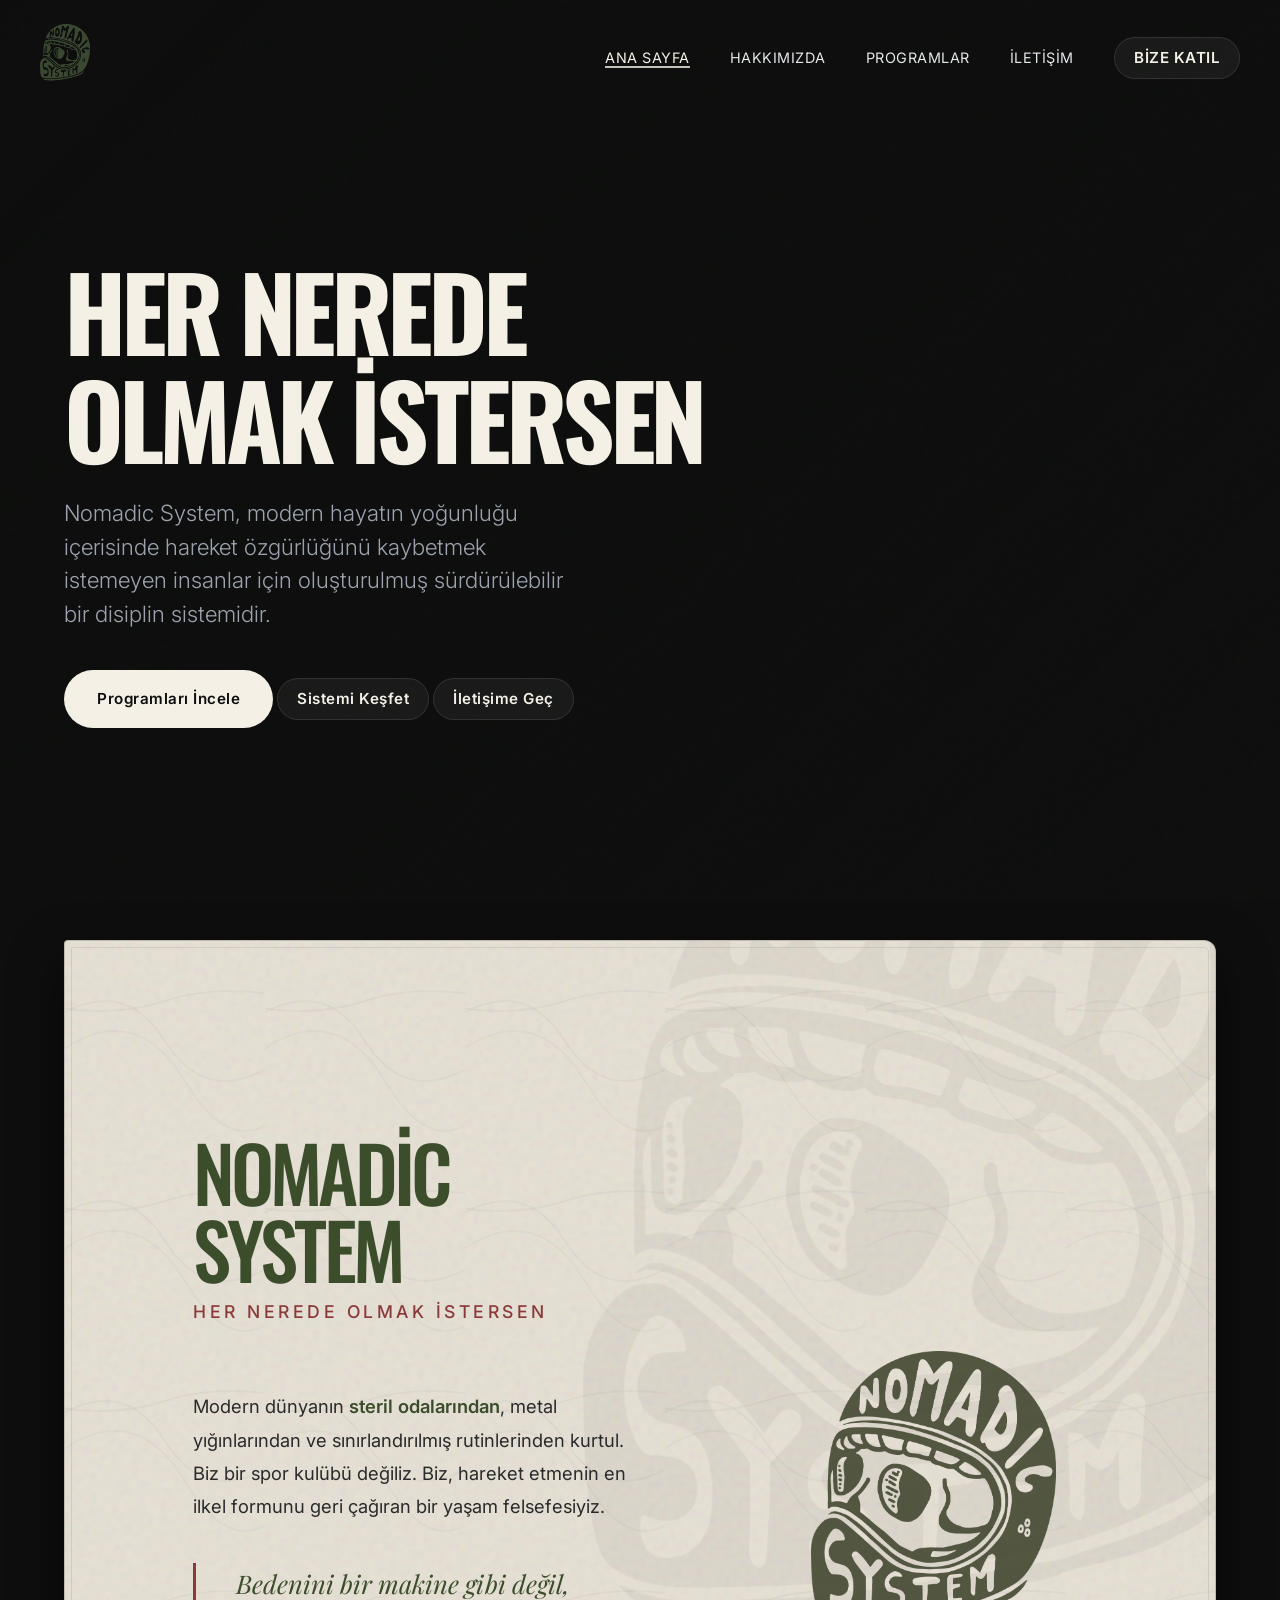
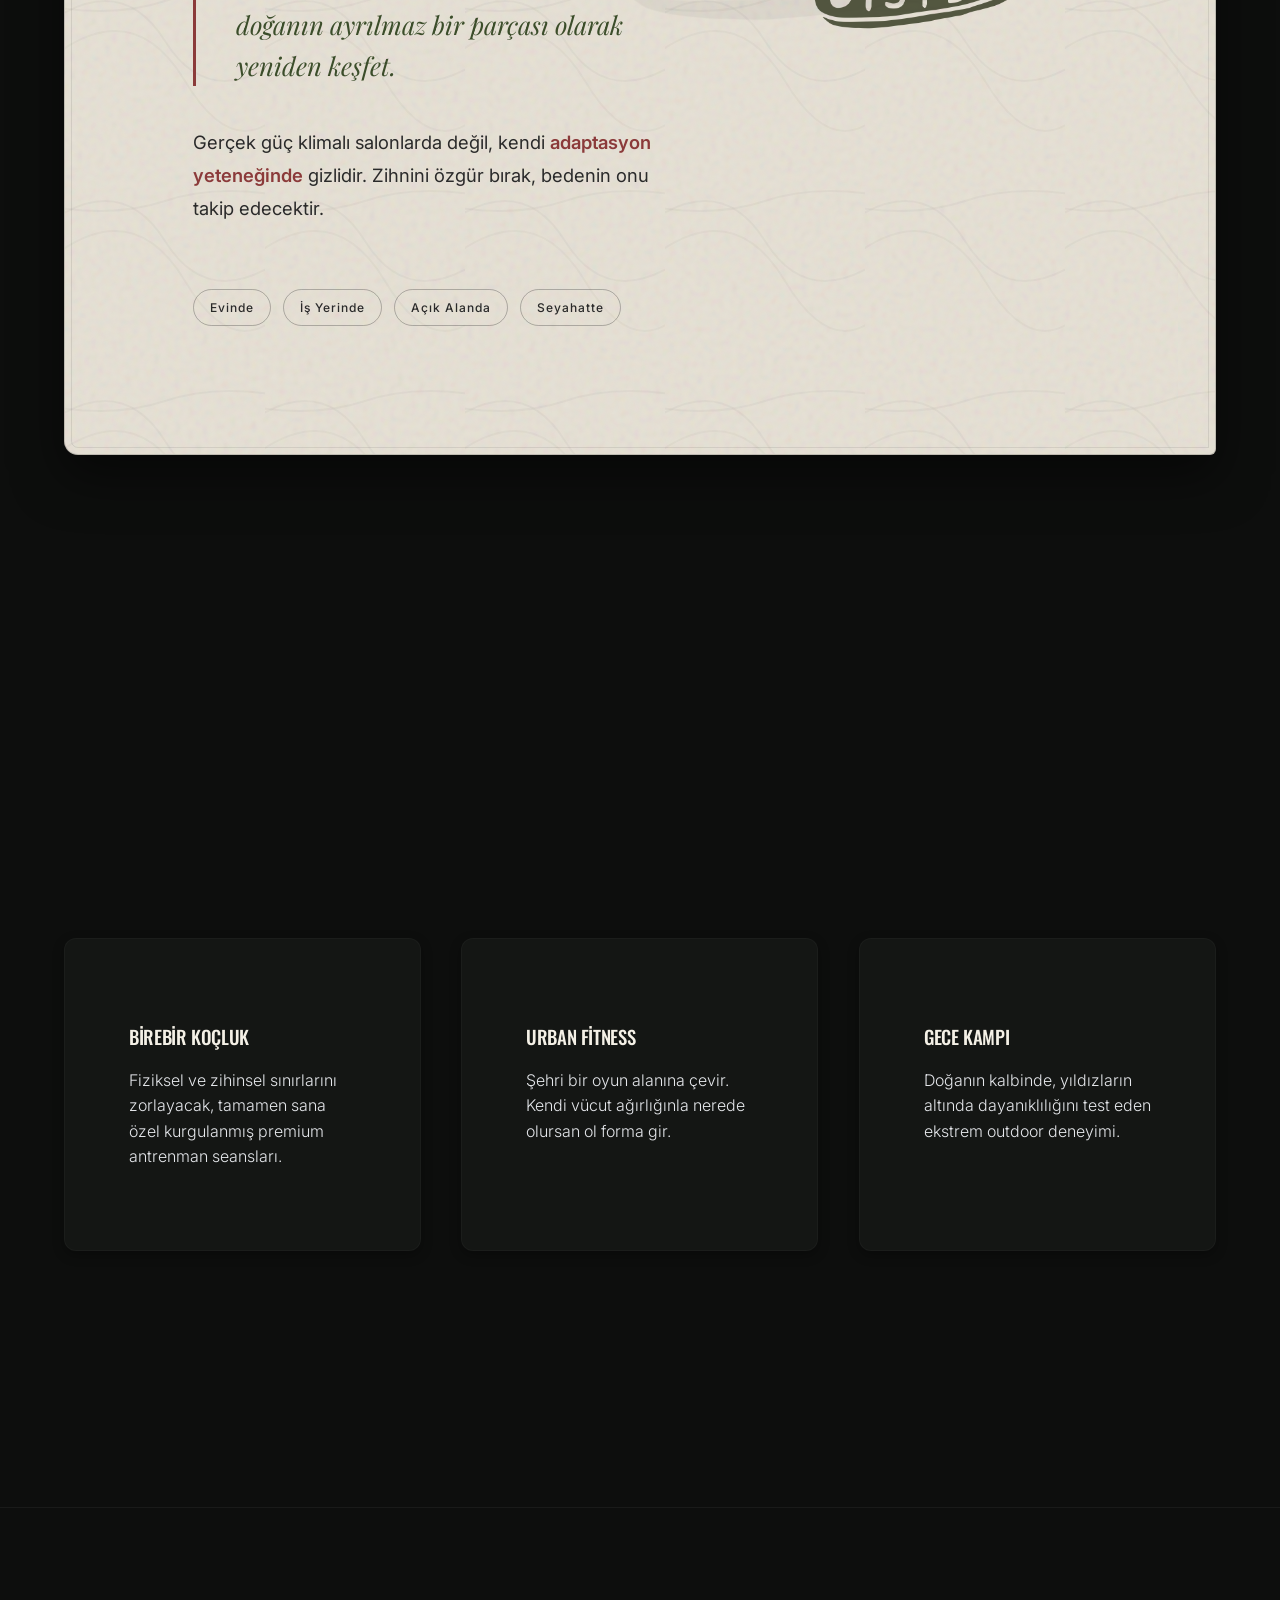
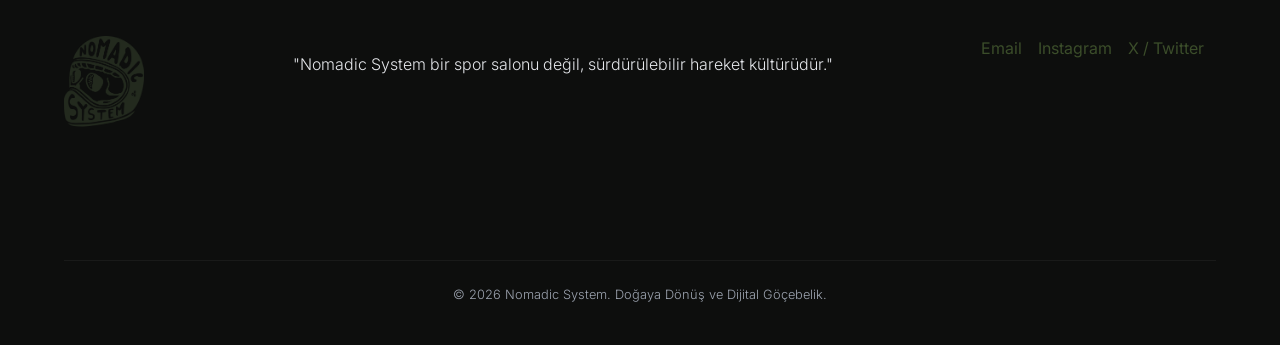
==== index.html @ 75c01356 "Add files via upload" ====
<!DOCTYPE html>
<!-- Designed by Mehmet Emre Yıldırım | instagram.com/emreyldms/ -->
<html lang="tr">
<head>
    <meta charset="UTF-8">
    <meta name="viewport" content="width=device-width, initial-scale=1.0">
    <title>Nomadic System | Premium Outdoor & Fitness</title>
    <link rel="icon" type="image/png" href="images/logopng.png">
    <link rel="stylesheet" href="style.css">
</head>
<body>

    <!-- Navbar -->
    <header>
        <div class="nav-container">
            <a href="#" class="logo">
                <img src="images/logopng.png" alt="Nomadic System Logo" class="nav-logo">
            </a>
            <button class="hamburger" aria-label="Menüyü Aç">
                <span></span>
                <span></span>
            </button>
            <nav>
                <ul>
                    <li><a href="index.html" class="active">Ana Sayfa</a></li>
                    <li><a href="hakkimizda.html">Hakkımızda</a></li>
                    <li><a href="programlar.html">Programlar</a></li>
                    <li><a href="iletisim.html">İletişim</a></li>
                    <li><a href="#" class="btn btn-nav modal-trigger">Bize Katıl</a></li>
                </ul>
            </nav>
        </div>
    </header>

    <!-- Cinematic Hero Section -->
    <section class="hero">
        <div class="hero-overlay"></div>
        <div class="hero-content reveal">
            <h1>HER NEREDE<br>OLMAK İSTERSEN</h1>
            <p class="manifesto">Nomadic System, modern hayatın yoğunluğu içerisinde hareket özgürlüğünü kaybetmek istemeyen insanlar için oluşturulmuş sürdürülebilir bir disiplin sistemidir.</p>
            <div class="hero-buttons">
                <a href="programlar.html" class="btn btn-primary">Programları İncele</a>
                <a href="hakkimizda.html" class="btn btn-nav">Sistemi Keşfet</a>
                <a href="iletisim.html" class="btn btn-nav">İletişime Geç</a>
            </div>
        </div>
    </section>

    <main>
        <!-- Manifesto Section -->
        <section class="manifesto-section reveal">
            <div class="manifesto-poster">
                <img src="images/logopng.png" alt="" class="manifesto-watermark">
                
                <div class="manifesto-content">
                    <h2 class="manifesto-title">Nomadic System</h2>
                    <h3 class="manifesto-slogan">Her Nerede Olmak İstersen</h3>
                    
                    <div class="manifesto-text">
                        <p>Modern dünyanın <span class="highlight-olive">steril odalarından</span>, metal yığınlarından ve sınırlandırılmış rutinlerinden kurtul. Biz bir spor kulübü değiliz. Biz, hareket etmenin en ilkel formunu geri çağıran bir yaşam felsefesiyiz.</p>
                        
                        <blockquote class="manifesto-quote">
                            Bedenini bir makine gibi değil, doğanın ayrılmaz bir parçası olarak yeniden keşfet.
                        </blockquote>
                        
                        <p>Gerçek güç klimalı salonlarda değil, kendi <span class="highlight-burgundy">adaptasyon yeteneğinde</span> gizlidir. Zihnini özgür bırak, bedenin onu takip edecektir.</p>
                    </div>

                    <div class="manifesto-badges">
                        <span class="badge">Evinde</span>
                        <span class="badge">İş Yerinde</span>
                        <span class="badge">Açık Alanda</span>
                        <span class="badge">Seyahatte</span>
                    </div>
                </div>
                
                <div class="manifesto-visual">
                    <img src="images/logopng.png" alt="Nomadic System Logo">
                </div>
            </div>
        </section>

        <!-- Cards Section -->
        <section id="antrenman" class="features-section">
            <div class="section-header reveal">
                <h2>Disiplinler</h2>
                <p>Modern dünyanın kaosundan uzakta, fonksiyonel gücünü yeniden keşfet.</p>
            </div>
            <div class="cards-container">
                <div class="card reveal">
                    <h3>Birebir Koçluk</h3>
                    <p>Fiziksel ve zihinsel sınırlarını zorlayacak, tamamen sana özel kurgulanmış premium antrenman seansları.</p>
                </div>
                <div class="card reveal" style="transition-delay: 0.1s;">
                    <h3>Urban Fitness</h3>
                    <p>Şehri bir oyun alanına çevir. Kendi vücut ağırlığınla nerede olursan ol forma gir.</p>
                </div>
                <div class="card reveal" style="transition-delay: 0.2s;">
                    <h3>Gece Kampı</h3>
                    <p>Doğanın kalbinde, yıldızların altında dayanıklılığını test eden ekstrem outdoor deneyimi.</p>
                </div>
            </div>
        </section>
    </main>

    <!-- Footer -->
    <footer id="iletisim">
        <div class="footer-content reveal">
            <img src="images/logopng.png" alt="Nomadic System" style="width: 80px; opacity: 0.5;">
            <p class="footer-manifesto">"Nomadic System bir spor salonu değil, sürdürülebilir hareket kültürüdür."</p>
            <div class="social-links">
                <a href="mailto:systemnomadic@gmail.com" class="email-glow">Email</a>
                <a href="#">Instagram</a>
                <a href="#">X / Twitter</a>
            </div>
        </div>
        <div class="footer-bottom">
            &copy; <span id="current-year">2026</span> Nomadic System. Doğaya Dönüş ve Dijital Göçebelik.
        </div>
    </footer>

    <!-- Popbox / Modal -->
    <div class="modal-overlay" id="joinModal">
        <div class="modal-content">
            <button class="modal-close" id="closeModal">&times;</button>
            <h2>Yolculuğa Katıl</h2>
            <p style="color: var(--text-muted); margin-bottom: var(--spacing-md);">Doğanın çağrısına kulak ver. E-posta adresini bırak, dijital göçebe rotamıza dahil ol.</p>
            <form class="modal-form">
                <input type="email" placeholder="E-Posta Adresiniz" required>
                <button type="submit" class="btn btn-primary">Gönder</button>
            </form>
        </div>
    </div>

    <script src="script.js"></script>
</body>
</html>
---- style.css ----
/* Designed by Mehmet Emre Yıldırım | instagram.com/emreyldms/ */
@import url('https://fonts.googleapis.com/css2?family=Inter:wght@300;400;500&family=Oswald:wght@400;500;600&family=Playfair+Display:ital,wght@0,400;0,500;1,400&display=swap');

:root {
    --bg-color: #0d0e0d;
    --surface-color: #141614;
    --main-color: #3b4d2a;
    --accent-color: #f4f0e6;
    --accent-burgundy: #8b3a3a;
    --vintage-paper: #e6e0d4;
    --vintage-ink: #2a2a2a;
    --text-color: #e5e7eb;
    --text-muted: #9ca3af;

    /* Spacing System */
    --spacing-xs: 0.75rem;
    --spacing-sm: 1.5rem;
    --spacing-md: 2.5rem;
    --spacing-lg: 4rem;
    --spacing-xl: 8rem;

    /* Border Radius */
    --radius-md: 6px;
    --radius-lg: 12px;
    --radius-pill: 100px;

    /* Shadows */
    --shadow-sm: 0 4px 12px rgba(0, 0, 0, 0.3);
    --shadow-md: 0 12px 32px rgba(0, 0, 0, 0.5);
    --shadow-lg: 0 24px 48px rgba(0, 0, 0, 0.6);
    --shadow-glow: 0 0 30px rgba(59, 77, 42, 0.15);
    --shadow-glow-burgundy: 0 0 30px rgba(139, 58, 58, 0.15);
    
    /* Typography */
    --font-display: 'Oswald', sans-serif;
    --font-editorial: 'Playfair Display', serif;
    --font-body: 'Inter', sans-serif;
    --font-mono: 'Courier New', Courier, monospace;
}

html {
    scroll-behavior: smooth;
}

body {
    background-color: var(--bg-color);
    background-image: url("data:image/svg+xml,%3Csvg viewBox='0 0 200 200' xmlns='http://www.w3.org/2000/svg'%3E%3Cfilter id='noiseFilter'%3E%3CfeTurbulence type='fractalNoise' baseFrequency='0.85' numOctaves='1' stitchTiles='stitch'/%3E%3C/filter%3E%3Crect width='100%25' height='100%25' filter='url(%23noiseFilter)' opacity='0.025'/%3E%3C/svg%3E");
    background-attachment: fixed;
    color: var(--text-color);
    font-family: var(--font-body);
    font-weight: 300;
    margin: 0;
    padding: 0;
    line-height: 1.6;
}

/* Page Transition Effects */
.page-transition {
    opacity: 0;
    transition: opacity 0.6s cubic-bezier(0.22, 1, 0.36, 1);
}
.page-entered {
    opacity: 1;
}

h1, h2, h3, h4, h5, h6 {
    font-family: var(--font-display); 
    text-transform: uppercase;
    color: var(--accent-color);
    margin-bottom: var(--spacing-xs);
    font-weight: 500;
    letter-spacing: -0.02em;
}

.accent-text {
    color: var(--accent-color);
}

/* Scroll Progress Bar */
#scroll-progress {
    position: fixed;
    top: 0;
    left: 0;
    height: 3px;
    background-color: var(--accent-burgundy);
    z-index: 10000;
    width: 0%;
    transition: width 0.1s ease-out;
}

header {
    position: fixed;
    top: 0;
    width: 100%;
    background-color: transparent;
    padding: var(--spacing-sm) 0;
    z-index: 9999;
    transition: background-color 0.6s cubic-bezier(0.22, 1, 0.36, 1), padding 0.6s ease;
}

.nav-container {
    display: flex;
    justify-content: space-between;
    align-items: center;
    max-width: 1200px;
    margin: 0 auto;
    padding: 0 var(--spacing-sm);
}

header.scrolled {
    background-color: rgba(13, 14, 13, 0.98); 
    padding: 1rem 0;
    box-shadow: var(--shadow-md);
}

.nav-logo {
    height: 60px;
    width: auto;
    transition: transform 0.4s ease;
}

nav ul {
    list-style: none;
    display: flex;
    justify-content: center;
    align-items: center;
    gap: var(--spacing-md);
    margin: 0;
    padding: 0;
}

.hamburger {
    display: none;
    background: none;
    border: none;
    font-size: 2rem;
    color: var(--accent-color);
    cursor: pointer;
}

.hamburger span {
    display: block;
    width: 25px;
    height: 2px;
    background-color: var(--accent-color);
    margin: 5px 0;
    transition: 0.4s cubic-bezier(0.22, 1, 0.36, 1);
}
.hamburger.active span:nth-child(1) {
    transform: translateY(7px) rotate(45deg);
}
.hamburger.active span:nth-child(2) {
    transform: translateY(-7px) rotate(-45deg);
}

nav {
    display: flex;
    align-items: center;
}

nav a {
    color: var(--text-color);
    text-decoration: none;
    font-family: var(--font-body);
    font-weight: 400;
    font-size: 0.90rem;
    letter-spacing: 0.5px;
    text-transform: uppercase;
    position: relative;
    padding-bottom: 2px;
    transition: color 0.4s cubic-bezier(0.25, 0.8, 0.25, 1);
}

nav a::after {
    content: '';
    position: absolute;
    bottom: 0;
    left: 0;
    width: 0;
    height: 2px;
    background-color: var(--accent-color);
    transition: width 0.4s cubic-bezier(0.22, 1, 0.36, 1);
    opacity: 0.8;
}

nav a:hover, nav a.active {
    color: var(--accent-color);
}

nav a:hover::after, nav a.active::after {
    width: 100%;
}

/* --- HERO SECTION --- */
.hero {
    min-height: 100vh;
    display: flex;
    align-items: center;
    position: relative;
    background: url('https://images.unsplash.com/photo-1469474968028-56623f02e42e?q=80&w=2074') center/cover no-repeat;
    padding: 0 5%;
}

.hero-overlay {
    position: absolute;
    top: 0;
    left: 0;
    width: 100%;
    height: 100%;
    background: linear-gradient(135deg, rgba(13,14,13,0.95) 0%, rgba(13,14,13,0.4) 100%);
    z-index: 1;
}

.hero-content {
    position: relative;
    z-index: 2;
    max-width: 800px;
}

.hero-content h1 {
    font-size: clamp(3.5rem, 8vw, 7rem);
    font-weight: 800;
    letter-spacing: -0.05em;
    line-height: 1.05;
    margin-bottom: var(--spacing-sm);
    color: var(--accent-color);
    text-transform: uppercase;
}

.manifesto {
    font-size: clamp(1.1rem, 2vw, 1.4rem);
    color: var(--text-muted);
    margin-bottom: var(--spacing-md);
    max-width: 500px;
    line-height: 1.5;
}

section {
    padding: var(--spacing-xl) 5%;
    max-width: 1200px;
    margin: 0 auto;
}

.section-header {
    margin-bottom: var(--spacing-lg);
    text-align: center;
}

.section-header h2 {
    font-size: clamp(2rem, 4vw, 3rem);
    margin-bottom: var(--spacing-xs);
    letter-spacing: -0.03em;
}

.section-header p {
    color: var(--text-muted);
    font-size: 1.1rem;
}

footer {
    padding: var(--spacing-xl) 5% var(--spacing-md);
    background-color: var(--bg-color);
    border-top: 1px solid rgba(255, 255, 255, 0.05);
    color: var(--text-color);
    margin-top: var(--spacing-xl);
}

.footer-content {
    display: flex;
    justify-content: space-between;
    gap: var(--spacing-md);
    max-width: 1200px;
    margin: 0 auto var(--spacing-xl);
    text-align: left;
}

.footer-section {
    flex: 1;
    min-width: 250px;
}

.footer-section h4 {
    color: var(--accent-color);
    font-size: 1.6rem;
    margin-bottom: var(--spacing-sm);
}

.footer-section p {
    font-size: 0.95rem;
    opacity: 0.85;
}

.social-links a {
    color: var(--main-color);
    text-decoration: none;
    font-weight: 400;
    font-family: var(--font-body);
    transition: color 0.4s cubic-bezier(0.25, 0.8, 0.25, 1);
    margin-right: var(--spacing-xs);
    display: inline-block;
}

.social-links a:hover {
    color: var(--accent-color);
}

.footer-bottom {
    text-align: center;
    border-top: 1px solid rgba(255, 255, 255, 0.05);
    padding-top: var(--spacing-sm);
    font-size: 0.8rem;
    color: var(--text-muted);
    margin-top: var(--spacing-lg);
}

.btn {
    display: inline-flex;
    align-items: center;
    justify-content: center;
    padding: 1rem 2rem;
    text-decoration: none;
    border-radius: var(--radius-pill);
    transition: background-color 0.4s cubic-bezier(0.22, 1, 0.36, 1), color 0.4s cubic-bezier(0.22, 1, 0.36, 1), transform 0.4s cubic-bezier(0.22, 1, 0.36, 1), border-color 0.4s cubic-bezier(0.22, 1, 0.36, 1);
    will-change: transform;
    cursor: pointer;
    font-weight: 600;
    font-size: 0.95rem;
    letter-spacing: 0.5px;
    border: 1px solid transparent;
}

.email-glow {
    transition: all 0.4s ease;
}
.email-glow:hover {
    color: #a3b899;
    text-shadow: var(--shadow-glow);
}

.btn::after {
    content: '\2192';
    display: inline-block;
    max-width: 0;
    opacity: 0;
    transform: translateX(-10px);
    transition: max-width 0.4s cubic-bezier(0.22, 1, 0.36, 1), opacity 0.4s cubic-bezier(0.22, 1, 0.36, 1), transform 0.4s cubic-bezier(0.22, 1, 0.36, 1);
    white-space: nowrap;
}

.btn:hover::after {
    max-width: 20px;
    opacity: 1;
    transform: translateX(8px);
}

.btn-primary {
    background-color: var(--accent-color);
    color: var(--bg-color);
}

.btn-primary:hover {
    background-color: transparent;
    color: var(--accent-color);
    border-color: var(--accent-color);
    transform: translateY(-2px);
}

.btn-nav {
    padding: 0.5rem 1.2rem;
    background-color: rgba(255, 255, 255, 0.05);
    border: 1px solid rgba(255, 255, 255, 0.1);
    color: var(--accent-color);
    border-radius: var(--radius-pill);
}

.btn-nav:hover {
    background-color: var(--accent-color);
    color: var(--bg-color);
}

/* --- KARTLAR (Premium, Mat, Koyu) --- */
.cards-container {
    display: grid;
    grid-template-columns: repeat(auto-fit, minmax(300px, 1fr));
    gap: var(--spacing-md);
}

.card {
    background-color: var(--surface-color);
    border-radius: var(--radius-lg);
    padding: var(--spacing-lg);
    box-shadow: var(--shadow-sm);
    border: 1px solid rgba(255, 255, 255, 0.03);
    transition: transform 0.6s cubic-bezier(0.22, 1, 0.36, 1), background-color 0.6s cubic-bezier(0.22, 1, 0.36, 1), border-color 0.6s cubic-bezier(0.22, 1, 0.36, 1), box-shadow 0.6s cubic-bezier(0.22, 1, 0.36, 1);
    will-change: transform;
}

.card:hover {
    transform: translateY(-8px);
    background-color: rgba(25, 28, 25, 0.8);
    border-color: rgba(255, 255, 255, 0.08);
    box-shadow: var(--shadow-md);
}

/* --- POPBOX / MODAL --- */
.modal-overlay {
    position: fixed;
    top: 0;
    left: 0;
    width: 100%;
    height: 100%;
    background-color: rgba(0, 0, 0, 0.85);
    backdrop-filter: blur(8px);
    z-index: 10000;
    display: flex;
    align-items: center;
    justify-content: center;
    opacity: 0;
    visibility: hidden;
    transition: all 0.4s ease;
}

.modal-overlay.active {
    opacity: 1;
    visibility: visible;
}

.modal-content {
    background-color: var(--surface-color);
    padding: var(--spacing-lg);
    border-radius: var(--radius-lg);
    max-width: 500px;
    width: 90%;
    border: 1px solid rgba(255, 255, 255, 0.05);
    box-shadow: var(--shadow-lg);
    position: relative;
    transform: translateY(20px);
    transition: transform 0.4s cubic-bezier(0.22, 1, 0.36, 1);
    box-sizing: border-box;
}

.modal-overlay.active .modal-content {
    transform: translateY(0);
}

.modal-close {
    position: absolute;
    top: 20px;
    right: 25px;
    background: none;
    border: none;
    color: var(--text-muted);
    font-size: 1.8rem;
    cursor: pointer;
    transition: color 0.3s ease;
}

.modal-close:hover {
    color: var(--accent-color);
}

.modal-form {
    display: flex;
    flex-direction: column;
    gap: var(--spacing-sm);
    margin-top: var(--spacing-md);
}

.modal-form input {
    width: 100%;
    box-sizing: border-box;
}

.table-container {
    overflow-x: auto;
    border-radius: var(--radius-lg);
    border: 1px solid rgba(255, 255, 255, 0.05);
    background-color: var(--surface-color);
}

table {
    width: 100%;
    border-collapse: separate;
    border-spacing: 0;
    background: transparent;
    box-shadow: none;
}

th, td {
    padding: 1.2rem;
    text-align: left;
    border-bottom: 1px solid rgba(255, 255, 255, 0.05);
}

th {
    background-color: rgba(0, 0, 0, 0.2);
    color: var(--text-muted);
    font-size: 0.75rem;
    font-family: var(--font-display);
    font-size: 1rem;
    letter-spacing: 1px;
}

td {
    border-right: none;
}
td:last-child {
    border-right: none;
}

tbody tr {
    transition: background-color 0.4s ease;
}
tbody tr:hover {
    background-color: rgba(255, 255, 255, 0.02);
}
.workout-icon {
    display: block;
    width: 42px;
    height: auto;
    margin-bottom: 0.8rem;
    opacity: 0.6;
    filter: grayscale(80%) contrast(1.2);
    transition: all 0.4s cubic-bezier(0.22, 1, 0.36, 1);
}
td:hover .workout-icon {
    opacity: 1;
    filter: grayscale(0%) contrast(1);
    transform: translateY(-4px) scale(1.05);
}

input[type="text"], 
input[type="email"], 
textarea {
    background: transparent !important;
    border: none !important;
    border-bottom: 1px solid rgba(74, 93, 35, 0.3) !important;
    border-radius: 0 !important;
    padding: var(--spacing-sm) 0 !important;
    font-family: var(--font-body) !important;
    font-size: 1.05rem;
    color: var(--text-color);
    transition: border-color 0.4s ease;
    box-shadow: none !important;
}

input:focus, 
textarea:focus {
    outline: none;
    border-bottom-color: var(--main-color) !important;
}

td.workout-birebir {
    background-color: rgba(74, 93, 35, 0.05); 
}

td.workout-grup {
    background-color: rgba(139, 58, 58, 0.04); 
}

td.workout-outdoor {
    background-color: rgba(184, 134, 11, 0.04); 
}

td.workout-rest {
    background-color: transparent;
    color: rgba(44, 44, 44, 0.4); 
}

.manifesto-section {
    padding: var(--spacing-md) 5% var(--spacing-xl);
    max-width: 1200px;
    margin: 0 auto;
}

.manifesto-poster {
    background-color: var(--vintage-paper);
    background-image: url("data:image/svg+xml,%3Csvg viewBox='0 0 200 200' xmlns='http://www.w3.org/2000/svg'%3E%3Cfilter id='noiseFilter'%3E%3CfeTurbulence type='fractalNoise' baseFrequency='0.8' numOctaves='1' stitchTiles='stitch'/%3E%3C/filter%3E%3Crect width='100%25' height='100%25' filter='url(%23noiseFilter)' opacity='0.12'/%3E%3C/svg%3E");
    color: var(--vintage-ink);
    border-radius: 4px 12px 6px 14px;
    border: 1px solid rgba(42, 42, 42, 0.2);
    outline: 1px solid rgba(42, 42, 42, 0.1);
    outline-offset: -8px;
    padding: var(--spacing-xl);
    position: relative;
    overflow: hidden;
    display: flex;
    gap: var(--spacing-xl);
    align-items: center;
    box-shadow: 0 20px 50px rgba(0, 0, 0, 0.5);
}

.manifesto-watermark {
    position: absolute;
    top: -15%;
    right: -10%;
    width: 65%;
    opacity: 0.04;
    pointer-events: none;
    z-index: 0;
    filter: grayscale(100%) contrast(200%);
}

.manifesto-content {
    flex: 1.2;
    position: relative;
    z-index: 1;
}

.manifesto-visual {
    flex: 0.8;
    position: relative;
    z-index: 1;
    display: flex;
    justify-content: center;
    align-items: center;
}

.manifesto-visual img {
    max-width: 80%;
    filter: sepia(0.4) contrast(1.2) opacity(0.85);
}

.manifesto-title {
    font-family: var(--font-display);
    font-size: clamp(3rem, 6vw, 5.5rem);
    color: var(--main-color);
    margin-bottom: 0;
    line-height: 1;
    letter-spacing: -0.05em;
}

.manifesto-slogan {
    font-family: var(--font-body);
    font-size: clamp(0.9rem, 1.5vw, 1.1rem);
    text-transform: uppercase;
    letter-spacing: 0.2em;
    color: var(--accent-burgundy);
    margin-top: var(--spacing-xs);
    margin-bottom: var(--spacing-lg);
    font-weight: 500;
}

.manifesto-text p {
    font-size: 1.15rem;
    line-height: 1.8;
    margin-bottom: var(--spacing-md);
    color: var(--vintage-ink);
    font-weight: 400;
}

.manifesto-quote {
    font-family: var(--font-editorial);
    font-style: italic;
    font-size: 1.6rem;
    line-height: 1.6;
    margin: var(--spacing-md) 0;
    padding-left: var(--spacing-md);
    border-left: 3px solid var(--accent-burgundy);
    color: var(--main-color);
}

.highlight-olive { color: var(--main-color); font-weight: 600; transition: color 0.4s ease; }
.highlight-olive:hover { color: var(--accent-burgundy); }

.highlight-burgundy { color: var(--accent-burgundy); font-weight: 600; transition: color 0.4s ease; }
.highlight-burgundy:hover { color: var(--main-color); }

.manifesto-badges {
    display: flex;
    flex-wrap: wrap;
    gap: var(--spacing-xs);
    margin-top: var(--spacing-lg);
}

.manifesto-badges .badge {
    font-size: 0.75rem;
    letter-spacing: 1px;
    padding: 0.5rem 1rem;
    border: 1px solid rgba(42, 42, 42, 0.3);
    border-radius: var(--radius-pill);
    color: var(--vintage-ink);
    font-weight: 500;
}

.manifesto-poster::before {
    content: '';
    position: absolute;
    top: 0; left: 0; right: 0; bottom: 0;
    background-image: url("data:image/svg+xml,%3Csvg width='100' height='100' viewBox='0 0 100 100' xmlns='http://www.w3.org/2000/svg'%3E%3Cpath d='M-20 50 Q 25 10, 50 50 T 120 50' stroke='rgba(42,42,42,0.04)' fill='none' stroke-width='1'/%3E%3Cpath d='M-20 70 Q 30 20, 60 70 T 120 70' stroke='rgba(42,42,42,0.03)' fill='none' stroke-width='1'/%3E%3Cpath d='M-20 30 Q 20 40, 50 30 T 120 30' stroke='rgba(42,42,42,0.04)' fill='none' stroke-width='1'/%3E%3C/svg%3E");
    background-size: 200px 200px;
    opacity: 1;
    pointer-events: none;
    z-index: 0;
}

.manifesto-intro {
    font-family: var(--font-heading);
    font-size: 1.85rem;
    line-height: 1.5;
    color: var(--main-color);
    margin-bottom: 2rem;
    font-weight: 500;
    max-width: 95%;
}

.manifesto-services-wrapper {
    display: flex;
    align-items: center;
    gap: 3rem;
    margin: 3.5rem 0;
    position: relative;
    z-index: 1;
}

.manifesto-cards {
    flex: 1;
    display: flex;
    flex-direction: column;
    gap: 1.2rem;
}

.m-card {
    background-color: var(--surface-color);
    color: var(--text-color);
    padding: 1.5rem 2rem;
    border-radius: var(--radius-md);
    box-shadow: var(--shadow-sm);
    border: 1px solid rgba(255, 255, 255, 0.05);
    font-family: var(--font-body);
    font-size: 1.05rem;
    font-weight: 500;
    letter-spacing: 0.5px;
    transition: transform 0.4s cubic-bezier(0.22, 1, 0.36, 1), box-shadow 0.4s cubic-bezier(0.22, 1, 0.36, 1), background-color 0.4s cubic-bezier(0.22, 1, 0.36, 1), border-color 0.4s cubic-bezier(0.22, 1, 0.36, 1);
    will-change: transform;
    display: flex;
    align-items: center;
}

.m-card::before {
    content: '—';
    color: var(--accent-burgundy);
    margin-right: 1rem;
    font-weight: 700;
}

.m-card:hover {
    transform: translateY(-4px);
    box-shadow: var(--shadow-md);
    border-color: rgba(255, 255, 255, 0.1);
    background-color: rgba(25, 28, 25, 0.95);
}

.manifesto-services-logo {
    flex: 0 0 160px;
    display: flex;
    justify-content: center;
}

.manifesto-services-logo img {
    max-width: 100%;
    filter: sepia(0.4) contrast(1.2) opacity(0.85);
}

.manifesto-center-block {
    text-align: center;
    margin-top: 4rem;
    padding-top: 3rem;
    border-top: 1px dashed rgba(42, 42, 42, 0.2);
    position: relative;
    z-index: 1;
}

/* --- FOUNDER SECTION --- */
.founder-section {
    display: grid;
    grid-template-columns: 1fr 1fr;
    gap: var(--spacing-lg);
    align-items: center;
    margin-top: var(--spacing-xl);
}
.founder-typography h2 {
    font-size: clamp(2.5rem, 5vw, 4.5rem);
    line-height: 1.1;
    margin-bottom: var(--spacing-md);
}
.founder-typography p {
    font-size: 1.1rem;
    color: var(--text-muted);
}

/* --- FOUNDER CARD (Kurucu Kartı) --- */
.founder-card {
    position: relative;
    overflow: hidden;
    display: flex;
    align-items: center;
    gap: var(--spacing-md);
    padding: var(--spacing-lg);
    background-color: var(--surface-color);
    border: 1px solid rgba(255, 255, 255, 0.05);
    border-radius: var(--radius-lg);
}
.founder-card:hover {
    box-shadow: 0 0 35px rgba(244, 240, 230, 0.08), var(--shadow-lg);
    border-color: rgba(255, 255, 255, 0.15);
}
.founder-image-wrapper {
    flex-shrink: 0;
    overflow: hidden;
    border-radius: 50%;
    width: 120px;
    height: 120px;
    background: #e6e4dc;
}
.founder-image {
    width: 100%;
    height: 100%;
    object-fit: cover;
    filter: grayscale(100%) opacity(0.85);
    transition: transform 0.8s cubic-bezier(0.22, 1, 0.36, 1), filter 0.8s ease;
}
.founder-card:hover .founder-image {
    filter: grayscale(0%) opacity(1);
    transform: scale(1.1);
}

/* --- HANDBOOK / TRAINING MANUAL AESTHETICS --- */
.handbook-wrapper {
    background-color: var(--vintage-paper);
    background-image: url("data:image/svg+xml,%3Csvg viewBox='0 0 200 200' xmlns='http://www.w3.org/2000/svg'%3E%3Cfilter id='noiseFilter'%3E%3CfeTurbulence type='fractalNoise' baseFrequency='0.8' numOctaves='1' stitchTiles='stitch'/%3E%3C/filter%3E%3Crect width='100%25' height='100%25' filter='url(%23noiseFilter)' opacity='0.12'/%3E%3C/svg%3E"), url("data:image/svg+xml,%3Csvg width='100' height='100' viewBox='0 0 100 100' xmlns='http://www.w3.org/2000/svg'%3E%3Cpath d='M-20 50 Q 25 10, 50 50 T 120 50' stroke='rgba(42,42,42,0.05)' fill='none' stroke-width='1'/%3E%3Cpath d='M-20 70 Q 30 20, 60 70 T 120 70' stroke='rgba(42,42,42,0.03)' fill='none' stroke-width='1'/%3E%3Cpath d='M-20 30 Q 20 40, 50 30 T 120 30' stroke='rgba(42,42,42,0.04)' fill='none' stroke-width='1'/%3E%3C/svg%3E");
    background-size: auto, 250px 250px;
    color: var(--vintage-ink);
    border-radius: 4px 12px 6px 14px;
    border: 1px solid rgba(42, 42, 42, 0.2);
    outline: 1px solid rgba(42, 42, 42, 0.1);
    outline-offset: -8px;
    padding: var(--spacing-xl) var(--spacing-md);
    margin-bottom: var(--spacing-xl);
    position: relative;
    box-shadow: 0 20px 50px rgba(0, 0, 0, 0.5);
}

.handbook-title {
    font-family: var(--font-display);
    font-size: clamp(2rem, 4vw, 3.5rem);
    color: var(--main-color);
    text-align: center;
    letter-spacing: -0.02em;
    margin-bottom: var(--spacing-sm);
    position: relative;
}

.handbook-subtitle {
    font-family: var(--font-body);
    font-size: 1.1rem;
    text-transform: uppercase;
    letter-spacing: 0.15em;
    text-align: center;
    color: var(--accent-burgundy);
    margin-bottom: var(--spacing-lg);
}

.handbook-watermark {
    position: absolute;
    top: 50%;
    left: 50%;
    transform: translate(-50%, -50%);
    width: 70%;
    opacity: 0.03;
    pointer-events: none;
    z-index: 0;
    filter: grayscale(100%) contrast(200%);
}

.handbook-content {
    position: relative;
    z-index: 1;
    max-width: 1000px;
    margin: 0 auto;
}

/* Handbook Table */
.hb-table-container {
    overflow-x: auto;
    margin-bottom: var(--spacing-lg);
}
.hb-table {
    width: 100%;
    border-collapse: collapse;
    font-family: var(--font-body);
}
.hb-table th, .hb-table td {
    border: 1px solid rgba(42, 42, 42, 0.15);
    padding: 1rem;
    text-align: center;
    color: var(--vintage-ink);
}
.hb-table th {
    background-color: rgba(42, 42, 42, 0.05);
    font-family: var(--font-display);
    font-size: 1.1rem;
    color: var(--main-color);
}
.hb-table tbody tr:hover {
    background-color: rgba(255, 255, 255, 0.4);
}
.hb-table td {
    font-weight: 500;
}

/* Meal Cards */
.meal-cards-grid {
    display: grid;
    grid-template-columns: repeat(auto-fit, minmax(280px, 1fr));
    gap: 1.5rem;
    margin-bottom: var(--spacing-md);
}
.meal-card {
    background-color: var(--main-color);
    color: var(--accent-color);
    padding: 1.5rem;
    border-radius: 4px 12px 6px 10px; /* Organik şekil */
    box-shadow: 0 8px 20px rgba(0, 0, 0, 0.15);
    transition: transform 0.4s ease;
}
.meal-card:hover {
    transform: translateY(-5px);
}
.meal-card h4 {
    color: var(--accent-color);
    font-family: var(--font-display);
    border-bottom: 1px solid rgba(255,255,255,0.2);
    padding-bottom: 0.5rem;
    margin-bottom: 1rem;
}
.meal-card ul {
    list-style-type: none;
    padding: 0;
    margin: 0;
}
.meal-card ul li {
    margin-bottom: 0.5rem;
    padding-left: 1.2rem;
    position: relative;
}
.meal-card ul li::before {
    content: '•';
    position: absolute;
    left: 0;
    color: rgba(255,255,255,0.5);
}

/* Info Badges */
.hb-badges {
    display: flex;
    justify-content: center;
    gap: 1rem;
    margin-bottom: var(--spacing-lg);
}
.hb-badge {
    background-color: rgba(42, 42, 42, 0.08);
    border: 1px solid rgba(42, 42, 42, 0.2);
    padding: 0.5rem 1rem;
    border-radius: var(--radius-pill);
    font-size: 0.85rem;
    font-weight: 600;
    letter-spacing: 0.5px;
    color: var(--vintage-ink);
}

/* Notes Area */
.hb-notes {
    background: transparent;
    border-left: 3px solid var(--accent-burgundy);
    padding-left: 1.5rem;
    margin-top: var(--spacing-md);
}
.hb-notes h4 {
    color: var(--accent-burgundy);
    font-family: var(--font-body);
    text-transform: uppercase;
    font-size: 0.9rem;
    letter-spacing: 1px;
}
.hb-notes ul {
    list-style-type: square;
    color: var(--vintage-ink);
    padding-left: 1.2rem;
}

/* Dark Training Cards (Manual style) */
.training-cards-grid {
    display: grid;
    grid-template-columns: repeat(auto-fit, minmax(300px, 1fr));
    gap: 2rem;
    margin-top: var(--spacing-lg);
}
.training-card {
    background-color: var(--surface-color);
    background-image: url("data:image/svg+xml,%3Csvg viewBox='0 0 200 200' xmlns='http://www.w3.org/2000/svg'%3E%3Cfilter id='noiseFilter'%3E%3CfeTurbulence type='fractalNoise' baseFrequency='0.85' numOctaves='1' stitchTiles='stitch'/%3E%3C/filter%3E%3Crect width='100%25' height='100%25' filter='url(%23noiseFilter)' opacity='0.025'/%3E%3C/svg%3E");
    border: 1px solid rgba(255,255,255,0.05);
    border-top: 3px solid var(--accent-burgundy);
    border-radius: 4px;
    padding: 1.5rem;
    color: var(--text-color);
    font-family: var(--font-mono);
    box-shadow: var(--shadow-sm);
}
.training-card h4 {
    color: var(--accent-color);
    font-family: var(--font-display);
    font-size: 1.4rem;
    margin-bottom: 1rem;
    border-bottom: 1px dashed rgba(255,255,255,0.1);
    padding-bottom: 0.5rem;
}
.training-card p {
    font-size: 0.9rem;
    margin-bottom: 0.5rem;
    line-height: 1.4;
}
.training-card .highlight {
    color: var(--accent-burgundy);
    font-weight: bold;
}

/* Infographic Section */
.infographic-grid {
    display: flex;
    flex-direction: column;
    gap: 1.5rem;
    margin-top: var(--spacing-md);
}
.info-step {
    display: flex;
    align-items: center;
    gap: 1.5rem;
    background-color: rgba(255, 255, 255, 0.4);
    border: 1px solid rgba(42, 42, 42, 0.1);
    border-radius: 8px;
    padding: 1rem 1.5rem;
}
.info-step-arrow {
    font-size: 2rem;
    color: var(--accent-burgundy);
    font-weight: bold;
}
.info-step-content h4 {
    color: var(--main-color);
    margin-bottom: 0.2rem;
}
.info-step-content p {
    margin: 0;
    font-size: 0.95rem;
    color: var(--vintage-ink);
}

/* --- PREMIUM TABS SYSTEM --- */
.tabs-container {
    margin-top: var(--spacing-lg);
}
.tab-nav {
    display: flex;
    justify-content: center;
    gap: var(--spacing-md);
    margin-bottom: var(--spacing-xl);
}
.tab-btn {
    background: transparent;
    border: none;
    color: var(--text-muted);
    font-family: var(--font-display);
    font-size: 1.5rem;
    letter-spacing: 1px;
    cursor: pointer;
    padding-bottom: 0.5rem;
    position: relative;
    transition: color 0.4s ease;
}
.tab-btn::after {
    content: '';
    position: absolute;
    bottom: 0; left: 0; width: 0; height: 3px;
    background-color: var(--main-color);
    transition: width 0.4s cubic-bezier(0.22, 1, 0.36, 1);
}
.tab-btn.active {
    color: var(--accent-color);
}
.tab-btn.active::after {
    width: 100%;
}
.tab-btn[data-target="camp"].active::after {
    background-color: var(--accent-burgundy);
}

.tab-content {
    display: none;
    animation: fadeIn 0.8s cubic-bezier(0.22, 1, 0.36, 1);
}
.tab-content.active {
    display: block;
}
@keyframes fadeIn {
    from { opacity: 0; transform: translateY(20px); }
    to { opacity: 1; transform: translateY(0); }
}

/* Tab Content Layouts */
.program-showcase {
    display: flex;
    flex-direction: column;
    align-items: center;
    text-align: center;
    background-color: var(--surface-color);
    border-radius: var(--radius-lg);
    border: 1px solid rgba(255, 255, 255, 0.05);
    padding: var(--spacing-xl) 5%;
    position: relative;
    overflow: hidden;
}
.program-showcase::before {
    content: '';
    position: absolute;
    top: 0; left: 0; width: 100%; height: 100%;
    background-image: url("data:image/svg+xml,%3Csvg viewBox='0 0 200 200' xmlns='http://www.w3.org/2000/svg'%3E%3Cfilter id='noiseFilter'%3E%3CfeTurbulence type='fractalNoise' baseFrequency='0.85' numOctaves='1' stitchTiles='stitch'/%3E%3C/filter%3E%3Crect width='100%25' height='100%25' filter='url(%23noiseFilter)' opacity='0.025'/%3E%3C/svg%3E");
    pointer-events: none;
}
.program-showcase.camp {
    border-top: 4px solid var(--accent-burgundy);
}
.program-showcase.v1 {
    border-top: 4px solid var(--main-color);
}
.program-showcase:hover {
    box-shadow: var(--shadow-md);
}

.program-logo-wrapper {
    margin-bottom: var(--spacing-lg);
    width: 100%;
    display: flex;
    justify-content: center;
}
.program-logo-wrapper img {
    max-width: 400px;
    width: 100%;
    opacity: 0.8;
    transition: opacity 0.4s ease;
}
.program-showcase:hover .program-logo-wrapper img {
    opacity: 1;
}

.program-details {
    max-width: 1100px;
}
.program-details h2 {
    font-size: clamp(2.5rem, 4vw, 3.5rem);
    margin-bottom: var(--spacing-xs);
}
.program-details .sub-desc {
    font-family: var(--font-editorial);
    font-size: 1.2rem;
    color: var(--accent-burgundy);
    margin-bottom: var(--spacing-md);
    font-style: italic;
}
.program-details p.main-desc {
    font-size: 1.1rem;
    color: var(--text-muted);
    margin-bottom: 1rem;
}
.program-details ul {
    list-style: none;
    margin: var(--spacing-md) auto var(--spacing-lg);
    padding: 0;
    text-align: left;
    display: inline-block;
}
.program-details ul li {
    margin-bottom: 0.8rem;
    padding-left: 1.5rem;
    position: relative;
    color: var(--text-muted);
}
.program-details ul li::before {
    content: '→';
    position: absolute;
    left: 0;
    color: var(--main-color);
}
.camp .program-details ul li::before {
    color: var(--accent-burgundy);
}

/* Editorial Columns for Program Details */
.editorial-columns {
    display: grid;
    grid-template-columns: 1fr 1fr;
    gap: var(--spacing-xl);
    margin: var(--spacing-lg) 0;
    text-align: left;
    align-items: center;
}
.editorial-columns ul {
    display: block;
    margin: 0;
    width: 100%;
}
.program-actions {
    display: flex;
    justify-content: center;
    gap: 1.5rem;
    margin-top: 3rem;
}

.handbook-showcase-section {
    padding: var(--spacing-lg) 5% var(--spacing-xl);
    max-width: 1200px;
    margin: 0 auto;
}
.handbook-grid {
    display: grid;
    grid-template-columns: 1fr 1fr;
    gap: var(--spacing-xl);
    align-items: start;
    margin-bottom: var(--spacing-xl);
}
.handbook-grid.reverse .handbook-text {
    order: -1;
}
.handbook-image-wrapper {
    position: sticky;
    top: 120px;
    background-color: var(--surface-color);
    padding: 1.5rem;
    border-radius: var(--radius-lg);
    box-shadow: var(--shadow-lg);
    border: 1px solid rgba(255, 255, 255, 0.05);
}
.handbook-image-wrapper img {
    width: 100%;
    height: auto;
    border-radius: var(--radius-md);
    display: block;
    box-shadow: var(--shadow-sm);
}
.handbook-text {
    padding: var(--spacing-md) 0;
}
.info-cards {
    display: grid;
    grid-template-columns: 1fr 1fr;
    gap: 1rem;
    margin-top: var(--spacing-lg);
}
.info-card {
    background: rgba(255, 255, 255, 0.03);
    border: 1px solid rgba(255, 255, 255, 0.05);
    padding: 1.2rem;
    border-radius: var(--radius-md);
    font-family: var(--font-display);
    color: var(--text-color);
    letter-spacing: 1px;
}

.reveal {
    opacity: 0;
    transform: translateY(40px);
    transition: opacity 0.8s cubic-bezier(0.22, 1, 0.36, 1), transform 0.8s cubic-bezier(0.22, 1, 0.36, 1);
    will-change: opacity, transform;
}
.reveal.active {
    opacity: 1;
    transform: translateY(0);
}

@media (max-width: 768px) {
    .nav-logo {
        height: 45px;
    }

    .hamburger {
        display: block;
    }
    
    nav ul {
        flex-direction: column;
        position: absolute;
        top: 100%;
        left: 0;
        width: 100%;
        background-color: rgba(247, 245, 239, 0.98);
        gap: 0;
        max-height: 0;
        overflow: hidden;
        transition: max-height 0.5s cubic-bezier(0.25, 0.8, 0.25, 1);
        z-index: 10;
        box-shadow: var(--shadow-sm);
    }
    
    nav ul.active {
        max-height: 400px;
    }
    
    nav ul li {
        width: 100%;
        text-align: center;
        padding: var(--spacing-sm) 0;
        border-top: 1px solid rgba(255, 255, 255, 0.1);
    }

    table, thead, tbody, th, td, tr {
        display: block;
    }
    
    thead tr {
        display: none;
    }
    
    tr {
        border-radius: var(--radius-md);
        margin-bottom: var(--spacing-lg);
        background: transparent;
        box-shadow: none;
        border-bottom: 1px solid rgba(255, 255, 255, 0.05);
    }
    
    td {
        border: none;
        border-bottom: 1px solid rgba(255, 255, 255, 0.02);
        padding: var(--spacing-sm) var(--spacing-md);
        display: flex;
        justify-content: space-between;
        align-items: center;
        text-align: right;
    }
    
    td::before {
        content: attr(data-label);
        font-weight: bold;
        color: var(--text-muted);
        text-align: left;
        font-family: var(--font-body);
        font-size: 0.85rem;
        text-transform: uppercase;
        letter-spacing: 1px;
        flex: 1;
        padding-right: 1rem;
    }
    
    .hero-content h1 {
        font-size: 3.5rem;
        margin-top: 2rem;
    }

    .manifesto-poster {
        flex-direction: column;
        padding: var(--spacing-lg) var(--spacing-md);
        outline-offset: -5px;
    }
    
    .manifesto-watermark {
        width: 120%;
        top: 20%;
        right: -10%;
        opacity: 0.03;
    }

    .manifesto-intro {
        font-size: 1.4rem;
    }

    .manifesto-services-wrapper {
        flex-direction: column;
        gap: 2rem;
    }

    .manifesto-services-logo {
        display: none;
    }

    .editorial-columns {
        grid-template-columns: 1fr;
        gap: var(--spacing-md);
    }
    
    .handbook-grid {
        grid-template-columns: 1fr;
        gap: var(--spacing-lg);
    }
    .handbook-grid.reverse .handbook-text {
        order: 0;
    }
    .handbook-image-wrapper {
        position: relative;
        top: 0;
        padding: 1rem;
    }

    .info-step {
        flex-direction: column;
        text-align: center;
        gap: 0.5rem;
    }
    .info-step-arrow {
        transform: rotate(90deg);
    }
}

.feature-badges {
    display: flex;
    flex-wrap: wrap;
    justify-content: center;
    gap: 1rem;
    margin: var(--spacing-md) 0 var(--spacing-lg) 0;
}
.f-badge {
    background-color: rgba(255, 255, 255, 0.03);
    border: 1px solid rgba(255, 255, 255, 0.08);
    padding: 0.75rem 1.5rem;
    border-radius: var(--radius-pill);
    font-family: var(--font-body);
    font-size: 0.85rem;
    color: var(--text-color);
    transition: all 0.4s ease;
}
.f-badge:hover {
    background-color: rgba(59, 77, 42, 0.15);
    border-color: var(--main-color);
    transform: translateY(-2px);
}

.vintage-schedule {
    background-color: var(--vintage-paper);
    background-image: url("data:image/svg+xml,%3Csvg viewBox='0 0 200 200' xmlns='http://www.w3.org/2000/svg'%3E%3Cfilter id='noiseFilter'%3E%3CfeTurbulence type='fractalNoise' baseFrequency='0.8' numOctaves='1' stitchTiles='stitch'/%3E%3C/filter%3E%3Crect width='100%25' height='100%25' filter='url(%23noiseFilter)' opacity='0.12'/%3E%3C/svg%3E");
    color: var(--vintage-ink);
    padding: 2rem;
    border-radius: 4px;
    border: 1px solid rgba(42, 42, 42, 0.2);
    box-shadow: 0 10px 30px rgba(0,0,0,0.5);
    font-family: var(--font-mono);
    width: 100%;
    text-align: left;
}
.vintage-schedule h4 {
    color: var(--main-color);
    border-bottom: 1px dashed rgba(42,42,42,0.3);
    padding-bottom: 0.5rem;
    margin-bottom: 1rem;
    font-family: var(--font-display);
    font-size: 1.4rem;
}
.vintage-schedule ul { list-style: none; padding: 0; margin: 0; }
.vintage-schedule li {
    display: flex;
    justify-content: space-between;
    margin-bottom: 0.5rem;
    border-bottom: 1px solid rgba(42,42,42,0.1);
    padding-bottom: 0.4rem;
    font-weight: bold;
}
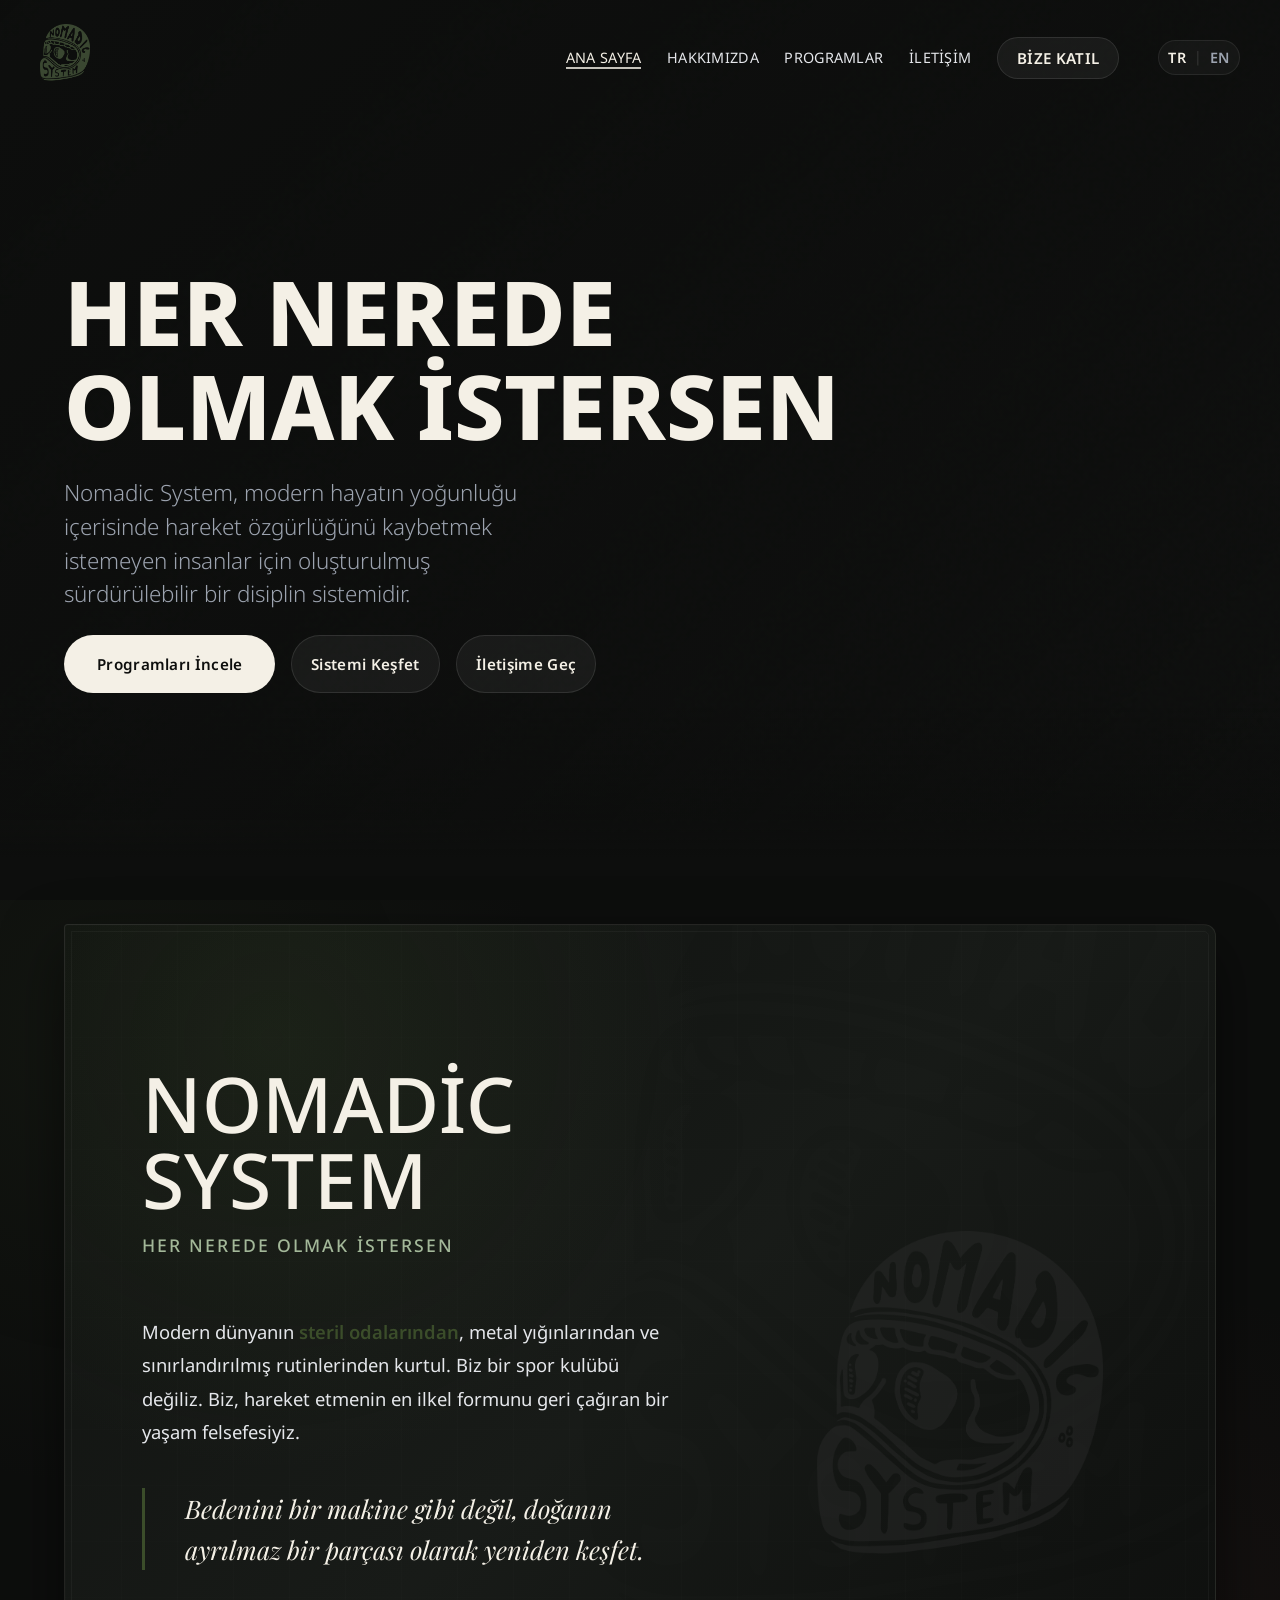
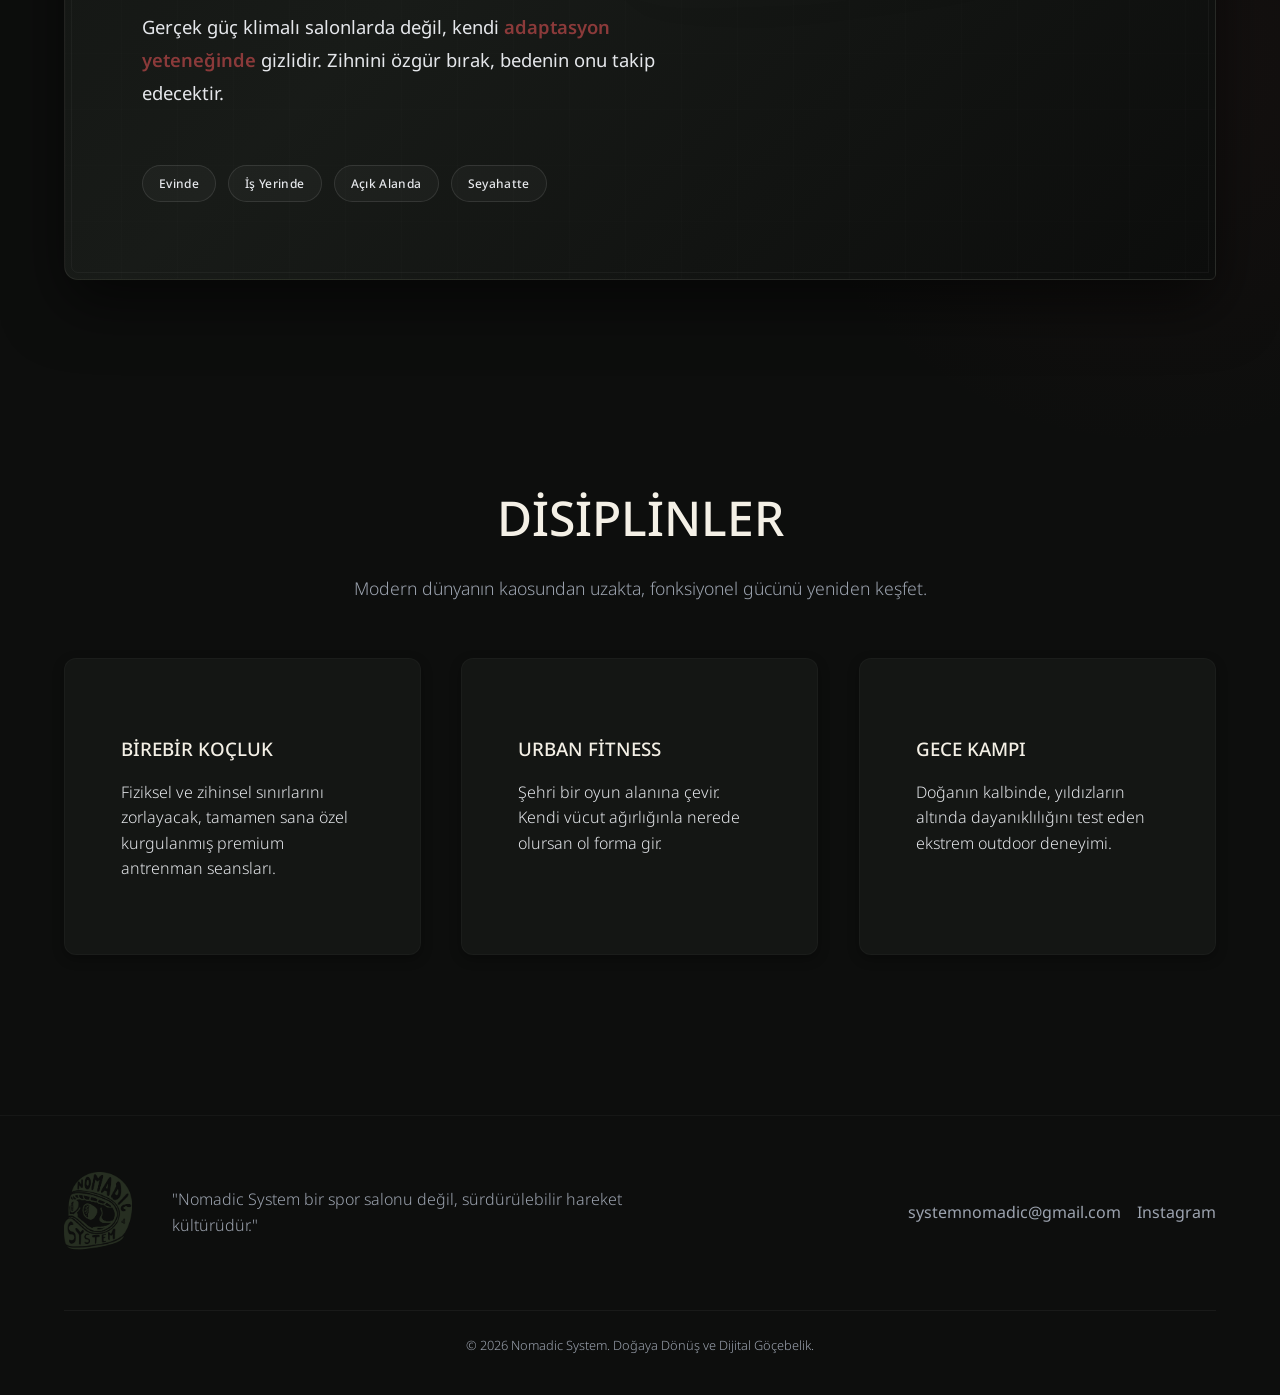
==== commit 0c07df13: "Add files via upload" ====
--- a/index.html
+++ b/index.html
@@ -4,13 +4,14 @@
 <head>
     <meta charset="UTF-8">
     <meta name="viewport" content="width=device-width, initial-scale=1.0">
-    <title>Nomadic System | Premium Outdoor & Fitness</title>
+    <title>Nomadic System | Premium Outdoor &amp; Fitness</title>
     <link rel="icon" type="image/png" href="images/logopng.png">
     <link rel="stylesheet" href="style.css">
 </head>
 <body>
+    <!-- METIN DUZENLEME REHBERI: CTRL+F ile "EDIT:" arat. tr-text Turkce, en-text Ingilizce metindir. -->
 
-    <!-- Navbar -->
+    <!-- EDIT: NAVBAR MENULERI - Ust menude gorunen sayfa isimleri ve Bize Katil butonu -->
     <header>
         <div class="nav-container">
             <a href="#" class="logo">
@@ -22,55 +23,76 @@
             </button>
             <nav>
                 <ul>
-                    <li><a href="index.html" class="active">Ana Sayfa</a></li>
-                    <li><a href="hakkimizda.html">Hakkımızda</a></li>
-                    <li><a href="programlar.html">Programlar</a></li>
-                    <li><a href="iletisim.html">İletişim</a></li>
-                    <li><a href="#" class="btn btn-nav modal-trigger">Bize Katıl</a></li>
+                    <li><a href="index.html" class="active"><span class="tr-text">Ana Sayfa</span><span class="en-text">Home</span></a></li> <!-- Navbar: Ana Sayfa linki -->
+                    <li><a href="hakkimizda.html"><span class="tr-text">Hakkımızda</span><span class="en-text">About</span></a></li>
+                    <li><a href="programlar.html"><span class="tr-text">Programlar</span><span class="en-text">Programs</span></a></li>
+                    <li><a href="iletisim.html"><span class="tr-text">İletişim</span><span class="en-text">Contact</span></a></li>
+                    <li><a href="https://wa.me/905398380835?text=Merhaba,%20Nomadic%20System%20hakk%C4%B1nda%20bilgi%20almak%20istiyorum." target="_blank" rel="noopener" class="btn btn-nav"><span class="tr-text">Bize Katıl</span><span class="en-text">Join Us</span></a></li>
+                    <li class="lang-toggle">
+                        <a href="#" class="lang-btn" data-lang="tr">TR</a>
+                        <span class="lang-separator">|</span>
+                        <a href="#" class="lang-btn" data-lang="en">EN</a>
+                    </li>
                 </ul>
             </nav>
         </div>
     </header>
 
-    <!-- Cinematic Hero Section -->
+    <!-- EDIT: ANASAYFA HERO - Ilk ekranda gorunen buyuk baslik, aciklama ve butonlar -->
     <section class="hero">
         <div class="hero-overlay"></div>
         <div class="hero-content reveal">
-            <h1>HER NEREDE<br>OLMAK İSTERSEN</h1>
-            <p class="manifesto">Nomadic System, modern hayatın yoğunluğu içerisinde hareket özgürlüğünü kaybetmek istemeyen insanlar için oluşturulmuş sürdürülebilir bir disiplin sistemidir.</p>
+            <h1 class="tr-text">HER NEREDE<br>OLMAK İSTERSEN</h1> <!-- EDIT: HERO BASLIK TR -->
+            <h1 class="en-text">WHEREVER YOU<br>WANT TO BE</h1> <!-- EDIT: HERO BASLIK EN -->
+            <p class="manifesto tr-text">Nomadic System, modern hayatın yoğunluğu içerisinde hareket özgürlüğünü kaybetmek istemeyen insanlar için oluşturulmuş sürdürülebilir bir disiplin sistemidir.</p> <!-- EDIT: HERO ACIKLAMA TR -->
+            <p class="manifesto en-text">Nomadic System is a sustainable discipline built for those who refuse to lose their freedom of movement amidst the chaos of modern life.</p> <!-- EDIT: HERO ACIKLAMA EN -->
             <div class="hero-buttons">
-                <a href="programlar.html" class="btn btn-primary">Programları İncele</a>
-                <a href="hakkimizda.html" class="btn btn-nav">Sistemi Keşfet</a>
-                <a href="iletisim.html" class="btn btn-nav">İletişime Geç</a>
+                <a href="programlar.html" class="btn btn-primary"><span class="tr-text">Programları İncele</span><span class="en-text">Explore Programs</span></a>
+                <a href="hakkimizda.html" class="btn btn-nav"><span class="tr-text">Sistemi Keşfet</span><span class="en-text">Discover System</span></a>
+                <a href="iletisim.html" class="btn btn-nav"><span class="tr-text">İletişime Geç</span><span class="en-text">Contact Us</span></a>
             </div>
         </div>
     </section>
 
     <main>
-        <!-- Manifesto Section -->
-        <section class="manifesto-section reveal">
-            <div class="manifesto-poster">
+        <!-- EDIT: ANASAYFA MANIFESTO - Logo karti, manifesto paragraflari, quote ve rozetler -->
+        <section class="manifesto-section home-manifesto reveal">
+            <div class="manifesto-poster dark-board">
                 <img src="images/logopng.png" alt="" class="manifesto-watermark">
                 
                 <div class="manifesto-content">
-                    <h2 class="manifesto-title">Nomadic System</h2>
-                    <h3 class="manifesto-slogan">Her Nerede Olmak İstersen</h3>
+                    <h2 class="manifesto-title tr-text">Nomadic System</h2> <!-- EDIT: MANIFESTO BASLIK TR -->
+                    <h2 class="manifesto-title en-text">Nomadic System</h2> <!-- EDIT: MANIFESTO BASLIK EN -->
+                    
+                    <h3 class="manifesto-slogan tr-text">Her Nerede Olmak İstersen</h3> <!-- EDIT: MANIFESTO ALT BASLIK TR -->
+                    <h3 class="manifesto-slogan en-text">Wherever You Want To Be</h3> <!-- EDIT: MANIFESTO ALT BASLIK EN -->
                     
                     <div class="manifesto-text">
-                        <p>Modern dünyanın <span class="highlight-olive">steril odalarından</span>, metal yığınlarından ve sınırlandırılmış rutinlerinden kurtul. Biz bir spor kulübü değiliz. Biz, hareket etmenin en ilkel formunu geri çağıran bir yaşam felsefesiyiz.</p>
+                        <p class="tr-text">Modern dünyanın <span class="highlight-olive">steril odalarından</span>, metal yığınlarından ve sınırlandırılmış rutinlerinden kurtul. Biz bir spor kulübü değiliz. Biz, hareket etmenin en ilkel formunu geri çağıran bir yaşam felsefesiyiz.</p> <!-- EDIT: MANIFESTO PARAGRAF 1 TR -->
+                        <p class="en-text">Break free from the <span class="highlight-olive">sterile rooms</span>, piles of metal, and restricted routines of the modern world. We are not a sports club. We are a lifestyle philosophy recalling the most primal form of movement.</p> <!-- EDIT: MANIFESTO PARAGRAF 1 EN -->
                         
-                        <blockquote class="manifesto-quote">
+                        <blockquote class="manifesto-quote tr-text"> <!-- EDIT: MANIFESTO QUOTE TR -->
                             Bedenini bir makine gibi değil, doğanın ayrılmaz bir parçası olarak yeniden keşfet.
                         </blockquote>
+                        <blockquote class="manifesto-quote en-text"> <!-- EDIT: MANIFESTO QUOTE EN -->
+                            Rediscover your body not as a machine, but as an integral part of nature.
+                        </blockquote>
                         
-                        <p>Gerçek güç klimalı salonlarda değil, kendi <span class="highlight-burgundy">adaptasyon yeteneğinde</span> gizlidir. Zihnini özgür bırak, bedenin onu takip edecektir.</p>
+                        <p class="tr-text">Gerçek güç klimalı salonlarda değil, kendi <span class="highlight-burgundy">adaptasyon yeteneğinde</span> gizlidir. Zihnini özgür bırak, bedenin onu takip edecektir.</p>
+                        <p class="en-text">Real strength lies not in air-conditioned halls, but in your own <span class="highlight-burgundy">adaptability</span>. Free your mind, your body will follow.</p>
                     </div>
 
-                    <div class="manifesto-badges">
+                    <div class="manifesto-badges tr-text">
                         <span class="badge">Evinde</span>
                         <span class="badge">İş Yerinde</span>
                         <span class="badge">Açık Alanda</span>
                         <span class="badge">Seyahatte</span>
+                    </div>
+                    <div class="manifesto-badges en-text">
+                        <span class="badge">At Home</span>
+                        <span class="badge">At Work</span>
+                        <span class="badge">Outdoors</span>
+                        <span class="badge">Traveling</span>
                     </div>
                 </div>
                 
@@ -80,42 +102,50 @@
             </div>
         </section>
 
-        <!-- Cards Section -->
+        <!-- EDIT: ANASAYFA DISIPLINLER - Uc kartin baslik ve aciklamalari -->
         <section id="antrenman" class="features-section">
             <div class="section-header reveal">
-                <h2>Disiplinler</h2>
-                <p>Modern dünyanın kaosundan uzakta, fonksiyonel gücünü yeniden keşfet.</p>
+                <h2 class="tr-text">Disiplinler</h2>
+                <h2 class="en-text">Disciplines</h2>
+                <p class="tr-text">Modern dünyanın kaosundan uzakta, fonksiyonel gücünü yeniden keşfet.</p>
+                <p class="en-text">Rediscover your functional strength far from the chaos of the modern world.</p>
             </div>
             <div class="cards-container">
                 <div class="card reveal">
-                    <h3>Birebir Koçluk</h3>
-                    <p>Fiziksel ve zihinsel sınırlarını zorlayacak, tamamen sana özel kurgulanmış premium antrenman seansları.</p>
+                    <h3 class="tr-text">Birebir Koçluk</h3> <!-- EDIT: KART 1 BASLIK TR -->
+                    <h3 class="en-text">1V1 Coaching</h3>
+                    <p class="tr-text">Fiziksel ve zihinsel sınırlarını zorlayacak, tamamen sana özel kurgulanmış premium antrenman seansları.</p>
+                    <p class="en-text">Premium training sessions exclusively tailored for you, pushing your physical and mental boundaries.</p>
                 </div>
                 <div class="card reveal" style="transition-delay: 0.1s;">
-                    <h3>Urban Fitness</h3>
-                    <p>Şehri bir oyun alanına çevir. Kendi vücut ağırlığınla nerede olursan ol forma gir.</p>
+                    <h3 class="tr-text">Urban Fitness</h3>
+                    <h3 class="en-text">Urban Fitness</h3>
+                    <p class="tr-text">Şehri bir oyun alanına çevir. Kendi vücut ağırlığınla nerede olursan ol forma gir.</p>
+                    <p class="en-text">Turn the city into a playground. Get in shape wherever you are using your body weight.</p>
                 </div>
                 <div class="card reveal" style="transition-delay: 0.2s;">
-                    <h3>Gece Kampı</h3>
-                    <p>Doğanın kalbinde, yıldızların altında dayanıklılığını test eden ekstrem outdoor deneyimi.</p>
+                    <h3 class="tr-text">Gece Kampı</h3>
+                    <h3 class="en-text">Night Camp</h3>
+                    <p class="tr-text">Doğanın kalbinde, yıldızların altında dayanıklılığını test eden ekstrem outdoor deneyimi.</p>
+                    <p class="en-text">An extreme outdoor experience testing your endurance in the heart of nature under the stars.</p>
                 </div>
             </div>
         </section>
     </main>
 
-    <!-- Footer -->
+    <!-- EDIT: FOOTER - Alt kisim manifesto, mail ve Instagram linki -->
     <footer id="iletisim">
         <div class="footer-content reveal">
-            <img src="images/logopng.png" alt="Nomadic System" style="width: 80px; opacity: 0.5;">
-            <p class="footer-manifesto">"Nomadic System bir spor salonu değil, sürdürülebilir hareket kültürüdür."</p>
+            <img src="images/logopng.png" alt="Nomadic System" class="footer-logo">
+            <p class="footer-manifesto tr-text">"Nomadic System bir spor salonu değil, sürdürülebilir hareket kültürüdür."</p>
+            <p class="footer-manifesto en-text">"Nomadic System is not a gym. It is a sustainable movement culture."</p>
             <div class="social-links">
-                <a href="mailto:systemnomadic@gmail.com" class="email-glow">Email</a>
-                <a href="#">Instagram</a>
-                <a href="#">X / Twitter</a>
+                <a href="mailto:systemnomadic@gmail.com" class="email-glow">systemnomadic@gmail.com</a>
+                <a href="https://www.instagram.com/systemnomadic/" target="_blank" rel="noopener">Instagram</a>
             </div>
         </div>
         <div class="footer-bottom">
-            &copy; <span id="current-year">2026</span> Nomadic System. Doğaya Dönüş ve Dijital Göçebelik.
+            &copy; <span id="current-year">2026</span> Nomadic System. <span class="tr-text">Doğaya Dönüş ve Dijital Göçebelik.</span><span class="en-text">Return to nature. Move without borders.</span>
         </div>
     </footer>
 
@@ -134,4 +164,4 @@
 
     <script src="script.js"></script>
 </body>
-</html>+</html>
--- a/style.css
+++ b/style.css
@@ -1,5 +1,5 @@
 /* Designed by Mehmet Emre Yıldırım | instagram.com/emreyldms/ */
-@import url('https://fonts.googleapis.com/css2?family=Inter:wght@300;400;500&family=Oswald:wght@400;500;600&family=Playfair+Display:ital,wght@0,400;0,500;1,400&display=swap');
+@import url('https://fonts.googleapis.com/css2?family=Noto+Sans:wght@300;400;500;600;700;800&family=Noto+Sans+Condensed:wght@500;600;700;800&family=Playfair+Display:ital,wght@0,400;0,500;1,400&display=swap&subset=latin-ext');
 
 :root {
     --bg-color: #0d0e0d;
@@ -16,8 +16,8 @@
     --spacing-xs: 0.75rem;
     --spacing-sm: 1.5rem;
     --spacing-md: 2.5rem;
-    --spacing-lg: 4rem;
-    --spacing-xl: 8rem;
+    --spacing-lg: 3.5rem;
+    --spacing-xl: 6.5rem;
 
     /* Border Radius */
     --radius-md: 6px;
@@ -32,11 +32,15 @@
     --shadow-glow-burgundy: 0 0 30px rgba(139, 58, 58, 0.15);
     
     /* Typography */
-    --font-display: 'Oswald', sans-serif;
+    --font-display: 'Noto Sans Condensed', 'Noto Sans', sans-serif;
     --font-editorial: 'Playfair Display', serif;
-    --font-body: 'Inter', sans-serif;
+    --font-body: 'Noto Sans', sans-serif;
     --font-mono: 'Courier New', Courier, monospace;
 }
+
+/* Bilingual System */
+html[lang="en"] .tr-text { display: none !important; }
+html[lang="tr"] .en-text { display: none !important; }
 
 html {
     scroll-behavior: smooth;
@@ -52,12 +56,23 @@
     margin: 0;
     padding: 0;
     line-height: 1.6;
+    -webkit-font-smoothing: antialiased;
+    -moz-osx-font-smoothing: grayscale;
+    text-rendering: optimizeLegibility;
+    font-kerning: normal;
+    overflow-x: hidden;
+}
+
+main {
+    background:
+        radial-gradient(circle at 8% 12%, rgba(59, 77, 42, 0.12), transparent 28rem),
+        radial-gradient(circle at 90% 46%, rgba(139, 58, 58, 0.07), transparent 24rem);
 }
 
 /* Page Transition Effects */
 .page-transition {
     opacity: 0;
-    transition: opacity 0.6s cubic-bezier(0.22, 1, 0.36, 1);
+    transition: opacity 0.3s cubic-bezier(0.22, 1, 0.36, 1);
 }
 .page-entered {
     opacity: 1;
@@ -69,7 +84,7 @@
     color: var(--accent-color);
     margin-bottom: var(--spacing-xs);
     font-weight: 500;
-    letter-spacing: -0.02em;
+    letter-spacing: 0;
 }
 
 .accent-text {
@@ -95,7 +110,7 @@
     background-color: transparent;
     padding: var(--spacing-sm) 0;
     z-index: 9999;
-    transition: background-color 0.6s cubic-bezier(0.22, 1, 0.36, 1), padding 0.6s ease;
+    transition: background-color 0.35s cubic-bezier(0.22, 1, 0.36, 1), padding 0.35s ease;
 }
 
 .nav-container {
@@ -124,7 +139,7 @@
     display: flex;
     justify-content: center;
     align-items: center;
-    gap: var(--spacing-md);
+    gap: clamp(1rem, 2vw, var(--spacing-md));
     margin: 0;
     padding: 0;
 }
@@ -164,7 +179,7 @@
     font-family: var(--font-body);
     font-weight: 400;
     font-size: 0.90rem;
-    letter-spacing: 0.5px;
+    letter-spacing: 0.02em;
     text-transform: uppercase;
     position: relative;
     padding-bottom: 2px;
@@ -191,14 +206,49 @@
     width: 100%;
 }
 
+/* Language Toggle */
+.lang-toggle {
+    display: flex;
+    align-items: center;
+    gap: 0.5rem;
+    margin-left: clamp(0.25rem, 1vw, var(--spacing-sm));
+    padding: 0.25rem 0.6rem;
+    border: 1px solid rgba(255,255,255,0.08);
+    border-radius: var(--radius-pill);
+    background: rgba(255,255,255,0.035);
+    transition: border-color 0.25s ease, background-color 0.25s ease;
+}
+.lang-toggle:hover {
+    border-color: rgba(244, 240, 230, 0.24);
+    background: rgba(255,255,255,0.06);
+}
+.lang-btn {
+    font-weight: 600 !important;
+    color: var(--text-muted) !important;
+    padding-bottom: 0 !important;
+    transition: color 0.25s ease, transform 0.25s ease;
+}
+.lang-btn.active { color: var(--accent-color) !important; }
+.lang-btn:hover { transform: translateY(-1px); }
+.lang-btn::after { display: none !important; }
+.lang-separator { color: rgba(255,255,255,0.2); font-size: 0.9rem; margin-bottom: 2px;}
+
 /* --- HERO SECTION --- */
 .hero {
-    min-height: 100vh;
+    min-height: min(820px, 100svh);
     display: flex;
     align-items: center;
     position: relative;
-    background: url('https://images.unsplash.com/photo-1469474968028-56623f02e42e?q=80&w=2074') center/cover no-repeat;
-    padding: 0 5%;
+    padding: clamp(86px, 12vh, 120px) 5% clamp(28px, 5vh, 56px);
+    background-image: url('https://images.unsplash.com/photo-1469474968028-56623f02e42e?q=80&w=2074');
+    background-size: cover;
+    background-position: center center;
+    background-repeat: no-repeat;
+    width: 100%;
+    max-width: none;
+    margin: 0;
+    box-sizing: border-box;
+    overflow: hidden;
 }
 
 .hero-overlay {
@@ -215,12 +265,13 @@
     position: relative;
     z-index: 2;
     max-width: 800px;
+    width: min(800px, 100%);
 }
 
 .hero-content h1 {
-    font-size: clamp(3.5rem, 8vw, 7rem);
+    font-size: clamp(2.75rem, 7vw, 5.8rem);
     font-weight: 800;
-    letter-spacing: -0.05em;
+    letter-spacing: 0;
     line-height: 1.05;
     margin-bottom: var(--spacing-sm);
     color: var(--accent-color);
@@ -230,9 +281,15 @@
 .manifesto {
     font-size: clamp(1.1rem, 2vw, 1.4rem);
     color: var(--text-muted);
-    margin-bottom: var(--spacing-md);
+    margin-bottom: var(--spacing-sm);
     max-width: 500px;
     line-height: 1.5;
+}
+
+.hero-buttons {
+    display: flex;
+    flex-wrap: wrap;
+    gap: 1rem;
 }
 
 section {
@@ -241,6 +298,11 @@
     margin: 0 auto;
 }
 
+.features-section {
+    position: relative;
+    padding-top: var(--spacing-lg);
+}
+
 .section-header {
     margin-bottom: var(--spacing-lg);
     text-align: center;
@@ -249,7 +311,7 @@
 .section-header h2 {
     font-size: clamp(2rem, 4vw, 3rem);
     margin-bottom: var(--spacing-xs);
-    letter-spacing: -0.03em;
+    letter-spacing: 0;
 }
 
 .section-header p {
@@ -258,20 +320,32 @@
 }
 
 footer {
-    padding: var(--spacing-xl) 5% var(--spacing-md);
+    padding: var(--spacing-lg) 5% var(--spacing-md);
     background-color: var(--bg-color);
-    border-top: 1px solid rgba(255, 255, 255, 0.05);
+    border-top: 1px solid rgba(255, 255, 255, 0.035);
     color: var(--text-color);
-    margin-top: var(--spacing-xl);
+    margin-top: var(--spacing-lg);
 }
 
 .footer-content {
-    display: flex;
-    justify-content: space-between;
+    display: grid;
+    grid-template-columns: auto minmax(220px, 1fr) auto;
+    align-items: center;
     gap: var(--spacing-md);
     max-width: 1200px;
-    margin: 0 auto var(--spacing-xl);
+    margin: 0 auto var(--spacing-lg);
     text-align: left;
+}
+
+.footer-logo {
+    width: 68px;
+    opacity: 0.58;
+}
+
+.footer-manifesto {
+    max-width: 520px;
+    margin: 0;
+    color: var(--text-muted);
 }
 
 .footer-section {
@@ -291,17 +365,34 @@
 }
 
 .social-links a {
-    color: var(--main-color);
+    color: var(--text-muted);
     text-decoration: none;
     font-weight: 400;
     font-family: var(--font-body);
+    word-break: break-all;
     transition: color 0.4s cubic-bezier(0.25, 0.8, 0.25, 1);
-    margin-right: var(--spacing-xs);
-    display: inline-block;
+    margin-right: 0;
+    display: inline-flex;
+    align-items: center;
+    gap: 0.45rem;
+}
+
+.social-links {
+    display: flex;
+    align-items: center;
+    gap: 1rem;
+    flex-wrap: wrap;
+    justify-content: flex-end;
 }
 
 .social-links a:hover {
     color: var(--accent-color);
+}
+
+.footer-social-wrapper {
+    display: flex;
+    flex-direction: column;
+    gap: var(--spacing-xs);
 }
 
 .footer-bottom {
@@ -310,7 +401,7 @@
     padding-top: var(--spacing-sm);
     font-size: 0.8rem;
     color: var(--text-muted);
-    margin-top: var(--spacing-lg);
+    margin-top: var(--spacing-md);
 }
 
 .btn {
@@ -325,7 +416,7 @@
     cursor: pointer;
     font-weight: 600;
     font-size: 0.95rem;
-    letter-spacing: 0.5px;
+    letter-spacing: 0.02em;
     border: 1px solid transparent;
 }
 
@@ -391,7 +482,7 @@
     padding: var(--spacing-lg);
     box-shadow: var(--shadow-sm);
     border: 1px solid rgba(255, 255, 255, 0.03);
-    transition: transform 0.6s cubic-bezier(0.22, 1, 0.36, 1), background-color 0.6s cubic-bezier(0.22, 1, 0.36, 1), border-color 0.6s cubic-bezier(0.22, 1, 0.36, 1), box-shadow 0.6s cubic-bezier(0.22, 1, 0.36, 1);
+    transition: transform 0.35s cubic-bezier(0.22, 1, 0.36, 1), background-color 0.35s cubic-bezier(0.22, 1, 0.36, 1), border-color 0.35s cubic-bezier(0.22, 1, 0.36, 1), box-shadow 0.35s cubic-bezier(0.22, 1, 0.36, 1);
     will-change: transform;
 }
 
@@ -568,9 +659,34 @@
 }
 
 .manifesto-section {
-    padding: var(--spacing-md) 5% var(--spacing-xl);
+    padding: var(--spacing-lg) 5% var(--spacing-xl);
     max-width: 1200px;
     margin: 0 auto;
+}
+
+.home-manifesto {
+    position: relative;
+    padding-top: var(--spacing-xl);
+}
+
+.home-manifesto::before {
+    content: '';
+    position: absolute;
+    top: -7rem;
+    left: 50%;
+    width: 100vw;
+    height: 12rem;
+    transform: translateX(-50%);
+    background: linear-gradient(180deg, rgba(13,14,13,0), var(--bg-color) 78%);
+    pointer-events: none;
+}
+
+.about-manifesto {
+    padding-top: calc(var(--spacing-xl) + 48px);
+}
+
+.contact-page {
+    padding: calc(var(--spacing-xl) + 48px) 5% var(--spacing-xl);
 }
 
 .manifesto-poster {
@@ -581,13 +697,37 @@
     border: 1px solid rgba(42, 42, 42, 0.2);
     outline: 1px solid rgba(42, 42, 42, 0.1);
     outline-offset: -8px;
-    padding: var(--spacing-xl);
+    padding: clamp(2rem, 6vw, var(--spacing-xl));
     position: relative;
     overflow: hidden;
     display: flex;
     gap: var(--spacing-xl);
     align-items: center;
     box-shadow: 0 20px 50px rgba(0, 0, 0, 0.5);
+}
+
+/* Dark Board (for Hakkımızda) */
+.manifesto-poster.dark-board {
+    background:
+        radial-gradient(circle at 18% 12%, rgba(59, 77, 42, 0.22), transparent 34%),
+        linear-gradient(135deg, #101210 0%, #181b18 48%, #0c0d0c 100%);
+    border: 1px solid rgba(244, 240, 230, 0.08);
+    outline: 1px solid rgba(255, 255, 255, 0.04);
+    box-shadow: 0 24px 60px rgba(0,0,0,0.55);
+}
+.manifesto-poster.dark-board .manifesto-text p { color: var(--text-color); }
+.manifesto-poster.dark-board .badge { color: var(--text-color); background: rgba(255,255,255,0.03); border-color: rgba(255,255,255,0.1); }
+.manifesto-poster.dark-board .manifesto-quote { color: var(--accent-color); border-left-color: var(--main-color); }
+.manifesto-poster.dark-board .manifesto-watermark { opacity: 0.02; }
+.manifesto-poster.dark-board .manifesto-title { color: var(--accent-color); }
+.manifesto-poster.dark-board .manifesto-slogan { color: #a3b899; }
+.manifesto-poster.dark-board .manifesto-visual img {
+    filter: grayscale(100%) contrast(1.25) opacity(0.32);
+}
+.manifesto-poster.dark-board::before {
+    background-image: linear-gradient(90deg, rgba(255,255,255,0.035) 1px, transparent 1px), linear-gradient(rgba(255,255,255,0.025) 1px, transparent 1px);
+    background-size: 56px 56px;
+    opacity: 0.35;
 }
 
 .manifesto-watermark {
@@ -627,14 +767,14 @@
     color: var(--main-color);
     margin-bottom: 0;
     line-height: 1;
-    letter-spacing: -0.05em;
+    letter-spacing: 0;
 }
 
 .manifesto-slogan {
     font-family: var(--font-body);
     font-size: clamp(0.9rem, 1.5vw, 1.1rem);
     text-transform: uppercase;
-    letter-spacing: 0.2em;
+    letter-spacing: 0.12em;
     color: var(--accent-burgundy);
     margin-top: var(--spacing-xs);
     margin-bottom: var(--spacing-lg);
@@ -675,7 +815,7 @@
 
 .manifesto-badges .badge {
     font-size: 0.75rem;
-    letter-spacing: 1px;
+    letter-spacing: 0.03em;
     padding: 0.5rem 1rem;
     border: 1px solid rgba(42, 42, 42, 0.3);
     border-radius: var(--radius-pill);
@@ -695,7 +835,7 @@
 }
 
 .manifesto-intro {
-    font-family: var(--font-heading);
+    font-family: var(--font-display);
     font-size: 1.85rem;
     line-height: 1.5;
     color: var(--main-color);
@@ -730,7 +870,7 @@
     font-family: var(--font-body);
     font-size: 1.05rem;
     font-weight: 500;
-    letter-spacing: 0.5px;
+    letter-spacing: 0;
     transition: transform 0.4s cubic-bezier(0.22, 1, 0.36, 1), box-shadow 0.4s cubic-bezier(0.22, 1, 0.36, 1), background-color 0.4s cubic-bezier(0.22, 1, 0.36, 1), border-color 0.4s cubic-bezier(0.22, 1, 0.36, 1);
     will-change: transform;
     display: flex;
@@ -771,58 +911,80 @@
     z-index: 1;
 }
 
-/* --- FOUNDER SECTION --- */
-.founder-section {
+/* --- EDITORIAL FOUNDER SECTION --- */
+.founder-editorial {
     display: grid;
-    grid-template-columns: 1fr 1fr;
-    gap: var(--spacing-lg);
+    grid-template-columns: minmax(280px, 0.85fr) minmax(0, 1.15fr);
+    gap: clamp(2rem, 6vw, var(--spacing-xl));
     align-items: center;
-    margin-top: var(--spacing-xl);
-}
-.founder-typography h2 {
-    font-size: clamp(2.5rem, 5vw, 4.5rem);
-    line-height: 1.1;
-    margin-bottom: var(--spacing-md);
-}
-.founder-typography p {
-    font-size: 1.1rem;
-    color: var(--text-muted);
-}
-
-/* --- FOUNDER CARD (Kurucu Kartı) --- */
-.founder-card {
+    padding: var(--spacing-xl) 5%;
+    max-width: 1200px;
+    margin: 0 auto var(--spacing-lg);
+}
+
+.founder-frame {
     position: relative;
     overflow: hidden;
-    display: flex;
-    align-items: center;
-    gap: var(--spacing-md);
-    padding: var(--spacing-lg);
-    background-color: var(--surface-color);
-    border: 1px solid rgba(255, 255, 255, 0.05);
-    border-radius: var(--radius-lg);
-}
-.founder-card:hover {
-    box-shadow: 0 0 35px rgba(244, 240, 230, 0.08), var(--shadow-lg);
-    border-color: rgba(255, 255, 255, 0.15);
-}
-.founder-image-wrapper {
-    flex-shrink: 0;
-    overflow: hidden;
-    border-radius: 50%;
-    width: 120px;
-    height: 120px;
-    background: #e6e4dc;
-}
-.founder-image {
+    border-radius: var(--radius-md);
+    background:
+        linear-gradient(145deg, rgba(244,240,230,0.08), rgba(255,255,255,0.015)),
+        #111310;
+    border: 1px solid rgba(244, 240, 230, 0.1);
+    box-shadow: 0 28px 70px rgba(0, 0, 0, 0.58);
+    aspect-ratio: 4 / 5;
+}
+
+.founder-frame::after {
+    content: '';
+    position: absolute;
+    inset: 0;
+    background: linear-gradient(180deg, transparent 45%, rgba(0,0,0,0.38));
+    pointer-events: none;
+}
+
+.founder-frame img {
     width: 100%;
     height: 100%;
     object-fit: cover;
-    filter: grayscale(100%) opacity(0.85);
-    transition: transform 0.8s cubic-bezier(0.22, 1, 0.36, 1), filter 0.8s ease;
-}
-.founder-card:hover .founder-image {
-    filter: grayscale(0%) opacity(1);
-    transform: scale(1.1);
+    display: block;
+    filter: grayscale(18%) contrast(1.06) saturate(0.86);
+}
+
+.founder-copy {
+    max-width: 620px;
+}
+
+.founder-kicker {
+    color: #a3b899;
+    text-transform: uppercase;
+    font-size: 0.78rem;
+    letter-spacing: 0.12em;
+    font-weight: 700;
+    margin-bottom: 0.8rem;
+}
+
+.founder-copy h2 {
+    font-size: clamp(3rem, 7vw, 5.4rem);
+    line-height: 0.95;
+    margin: 0 0 var(--spacing-md);
+}
+
+.founder-copy p:not(.founder-kicker) {
+    color: var(--text-muted);
+    font-size: clamp(1rem, 1.6vw, 1.15rem);
+    line-height: 1.8;
+    margin-bottom: var(--spacing-md);
+}
+
+.founder-copy blockquote {
+    margin: var(--spacing-md) 0 0;
+    padding-left: var(--spacing-md);
+    border-left: 2px solid var(--main-color);
+    color: var(--accent-color);
+    font-family: var(--font-editorial);
+    font-size: clamp(1.35rem, 2.4vw, 1.85rem);
+    font-style: italic;
+    line-height: 1.45;
 }
 
 /* --- HANDBOOK / TRAINING MANUAL AESTHETICS --- */
@@ -846,7 +1008,7 @@
     font-size: clamp(2rem, 4vw, 3.5rem);
     color: var(--main-color);
     text-align: center;
-    letter-spacing: -0.02em;
+    letter-spacing: 0;
     margin-bottom: var(--spacing-sm);
     position: relative;
 }
@@ -855,7 +1017,7 @@
     font-family: var(--font-body);
     font-size: 1.1rem;
     text-transform: uppercase;
-    letter-spacing: 0.15em;
+    letter-spacing: 0.08em;
     text-align: center;
     color: var(--accent-burgundy);
     margin-bottom: var(--spacing-lg);
@@ -965,7 +1127,7 @@
     border-radius: var(--radius-pill);
     font-size: 0.85rem;
     font-weight: 600;
-    letter-spacing: 0.5px;
+    letter-spacing: 0.02em;
     color: var(--vintage-ink);
 }
 
@@ -1064,7 +1226,7 @@
     display: flex;
     justify-content: center;
     gap: var(--spacing-md);
-    margin-bottom: var(--spacing-xl);
+    margin-bottom: var(--spacing-lg);
 }
 .tab-btn {
     background: transparent;
@@ -1072,7 +1234,7 @@
     color: var(--text-muted);
     font-family: var(--font-display);
     font-size: 1.5rem;
-    letter-spacing: 1px;
+    letter-spacing: 0.02em;
     cursor: pointer;
     padding-bottom: 0.5rem;
     position: relative;
@@ -1097,7 +1259,7 @@
 
 .tab-content {
     display: none;
-    animation: fadeIn 0.8s cubic-bezier(0.22, 1, 0.36, 1);
+    animation: fadeIn 0.32s cubic-bezier(0.22, 1, 0.36, 1);
 }
 .tab-content.active {
     display: block;
@@ -1116,7 +1278,7 @@
     background-color: var(--surface-color);
     border-radius: var(--radius-lg);
     border: 1px solid rgba(255, 255, 255, 0.05);
-    padding: var(--spacing-xl) 5%;
+    padding: clamp(2rem, 6vw, var(--spacing-xl)) 5%;
     position: relative;
     overflow: hidden;
 }
@@ -1157,7 +1319,7 @@
     max-width: 1100px;
 }
 .program-details h2 {
-    font-size: clamp(2.5rem, 4vw, 3.5rem);
+    font-size: clamp(2rem, 4vw, 3.5rem);
     margin-bottom: var(--spacing-xs);
 }
 .program-details .sub-desc {
@@ -1199,10 +1361,14 @@
 .editorial-columns {
     display: grid;
     grid-template-columns: 1fr 1fr;
-    gap: var(--spacing-xl);
+    gap: clamp(2rem, 5vw, var(--spacing-xl));
     margin: var(--spacing-lg) 0;
     text-align: left;
     align-items: center;
+}
+.program-showcase.camp .editorial-columns {
+    grid-template-columns: minmax(0, 1.15fr) minmax(280px, 0.85fr);
+    align-items: start;
 }
 .editorial-columns ul {
     display: block;
@@ -1263,13 +1429,13 @@
     border-radius: var(--radius-md);
     font-family: var(--font-display);
     color: var(--text-color);
-    letter-spacing: 1px;
+    letter-spacing: 0.02em;
 }
 
 .reveal {
     opacity: 0;
-    transform: translateY(40px);
-    transition: opacity 0.8s cubic-bezier(0.22, 1, 0.36, 1), transform 0.8s cubic-bezier(0.22, 1, 0.36, 1);
+    transform: translateY(14px);
+    transition: opacity 0.28s cubic-bezier(0.22, 1, 0.36, 1), transform 0.28s cubic-bezier(0.22, 1, 0.36, 1);
     will-change: opacity, transform;
 }
 .reveal.active {
@@ -1278,6 +1444,24 @@
 }
 
 @media (max-width: 768px) {
+    :root {
+        --spacing-xs: 0.6rem;
+        --spacing-sm: 1rem;
+        --spacing-md: 1.5rem;
+        --spacing-lg: 2.5rem;
+        --spacing-xl: 4rem;
+    }
+
+    body {
+        line-height: 1.55;
+    }
+
+    header,
+    header.scrolled {
+        padding: 0.8rem 0;
+        background-color: rgba(13, 14, 13, 0.98);
+    }
+
     .nav-logo {
         height: 45px;
     }
@@ -1292,17 +1476,18 @@
         top: 100%;
         left: 0;
         width: 100%;
-        background-color: rgba(247, 245, 239, 0.98);
+        background-color: rgba(13, 14, 13, 0.99);
         gap: 0;
         max-height: 0;
         overflow: hidden;
-        transition: max-height 0.5s cubic-bezier(0.25, 0.8, 0.25, 1);
+        transition: max-height 0.28s cubic-bezier(0.25, 0.8, 0.25, 1);
         z-index: 10;
         box-shadow: var(--shadow-sm);
     }
     
+    nav.active ul,
     nav ul.active {
-        max-height: 400px;
+        max-height: 620px;
     }
     
     nav ul li {
@@ -1310,6 +1495,28 @@
         text-align: center;
         padding: var(--spacing-sm) 0;
         border-top: 1px solid rgba(255, 255, 255, 0.1);
+    }
+
+    nav a {
+        color: var(--text-color);
+    }
+
+    .lang-toggle {
+        justify-content: center;
+        width: auto;
+        margin: 0.25rem auto 0.75rem;
+        padding: 0.5rem 0.9rem;
+    }
+
+    .hero {
+        min-height: 100svh;
+        align-items: flex-end;
+        padding: 82px 5% 28px;
+        background-position: center center;
+    }
+
+    .hero-overlay {
+        background: linear-gradient(180deg, rgba(13,14,13,0.82) 0%, rgba(13,14,13,0.58) 38%, rgba(13,14,13,0.94) 100%);
     }
 
     table, thead, tbody, th, td, tr {
@@ -1352,14 +1559,56 @@
     }
     
     .hero-content h1 {
-        font-size: 3.5rem;
-        margin-top: 2rem;
+        font-size: clamp(2.35rem, 14vw, 3.7rem);
+        line-height: 0.98;
+        margin-top: 0;
+        overflow-wrap: anywhere;
+    }
+
+    .manifesto {
+        font-size: 1rem;
+        max-width: 100%;
+        margin-bottom: 1.25rem;
+    }
+
+    .hero-buttons,
+    .program-actions {
+        display: grid;
+        grid-template-columns: 1fr;
+        gap: 0.75rem;
+        width: 100%;
+    }
+
+    .btn {
+        width: 100%;
+        box-sizing: border-box;
+        padding: 0.9rem 1rem;
+    }
+
+    section {
+        padding: var(--spacing-lg) 5%;
+        max-width: 100%;
+        box-sizing: border-box;
+    }
+    
+    .footer-content {
+        grid-template-columns: 1fr;
+        align-items: center;
+        text-align: center;
+        gap: 1rem;
+    }
+    .social-links {
+        display: flex;
+        flex-direction: column;
+        align-items: center;
+        gap: 0.75rem;
     }
 
     .manifesto-poster {
         flex-direction: column;
-        padding: var(--spacing-lg) var(--spacing-md);
+        padding: 2rem 1.25rem;
         outline-offset: -5px;
+        gap: 2rem;
     }
     
     .manifesto-watermark {
@@ -1370,7 +1619,27 @@
     }
 
     .manifesto-intro {
-        font-size: 1.4rem;
+        font-size: 1.28rem;
+        max-width: 100%;
+    }
+
+    .manifesto-title {
+        font-size: clamp(2.5rem, 15vw, 4rem);
+    }
+
+    .manifesto-slogan {
+        letter-spacing: 0.06em;
+        margin-bottom: var(--spacing-md);
+    }
+
+    .manifesto-text p {
+        font-size: 1rem;
+        line-height: 1.7;
+    }
+
+    .manifesto-quote {
+        font-size: 1.2rem;
+        padding-left: 1rem;
     }
 
     .manifesto-services-wrapper {
@@ -1385,6 +1654,54 @@
     .editorial-columns {
         grid-template-columns: 1fr;
         gap: var(--spacing-md);
+    }
+
+    .program-showcase.camp .editorial-columns {
+        grid-template-columns: 1fr;
+    }
+
+    .program-showcase {
+        border-radius: var(--radius-md);
+    }
+
+    .program-logo-wrapper img {
+        max-width: 260px;
+    }
+
+    .tab-nav {
+        gap: 1rem;
+        overflow-x: auto;
+        justify-content: flex-start;
+        padding-bottom: 0.5rem;
+    }
+
+    .tab-btn {
+        font-size: 1.15rem;
+        white-space: nowrap;
+    }
+
+    .founder-editorial {
+        grid-template-columns: 1fr;
+        padding: var(--spacing-lg) 5% var(--spacing-xl);
+        gap: var(--spacing-md);
+    }
+
+    .founder-frame {
+        max-width: 420px;
+        width: 100%;
+        margin: 0 auto;
+    }
+
+    .founder-copy {
+        max-width: none;
+    }
+
+    .founder-copy h2 {
+        font-size: clamp(2.6rem, 16vw, 4rem);
+    }
+
+    .founder-copy blockquote {
+        padding-left: 1rem;
     }
     
     .handbook-grid {
@@ -1407,6 +1724,48 @@
     }
     .info-step-arrow {
         transform: rotate(90deg);
+    }
+}
+
+@media (max-width: 480px) {
+    .cards-container,
+    .training-cards-grid,
+    .meal-cards-grid,
+    .info-cards {
+        grid-template-columns: 1fr;
+    }
+
+    .card {
+        padding: 1.5rem;
+    }
+
+    .section-header {
+        margin-bottom: var(--spacing-md);
+    }
+
+    .section-header h2,
+    .program-details h2 {
+        overflow-wrap: anywhere;
+    }
+
+    .manifesto-badges,
+    .feature-badges {
+        gap: 0.6rem;
+    }
+
+    .f-badge,
+    .manifesto-badges .badge {
+        padding: 0.55rem 0.85rem;
+        font-size: 0.74rem;
+    }
+
+    .home-manifesto {
+        padding-top: var(--spacing-lg);
+    }
+
+    .founder-editorial {
+        padding-left: 5%;
+        padding-right: 5%;
     }
 }
 
@@ -1431,6 +1790,20 @@
     background-color: rgba(59, 77, 42, 0.15);
     border-color: var(--main-color);
     transform: translateY(-2px);
+}
+
+.vintage-schedule-wrapper {
+    display: flex;
+    justify-content: flex-start;
+    width: 100%;
+    max-width: 440px;
+    margin-left: 0;
+}
+@media (max-width: 768px) {
+    .vintage-schedule-wrapper {
+        justify-content: center;
+        margin-top: 1.5rem;
+    }
 }
 
 .vintage-schedule {
@@ -1443,6 +1816,7 @@
     box-shadow: 0 10px 30px rgba(0,0,0,0.5);
     font-family: var(--font-mono);
     width: 100%;
+    box-sizing: border-box;
     text-align: left;
 }
 .vintage-schedule h4 {
@@ -1461,4 +1835,4 @@
     border-bottom: 1px solid rgba(42,42,42,0.1);
     padding-bottom: 0.4rem;
     font-weight: bold;
-}+}
